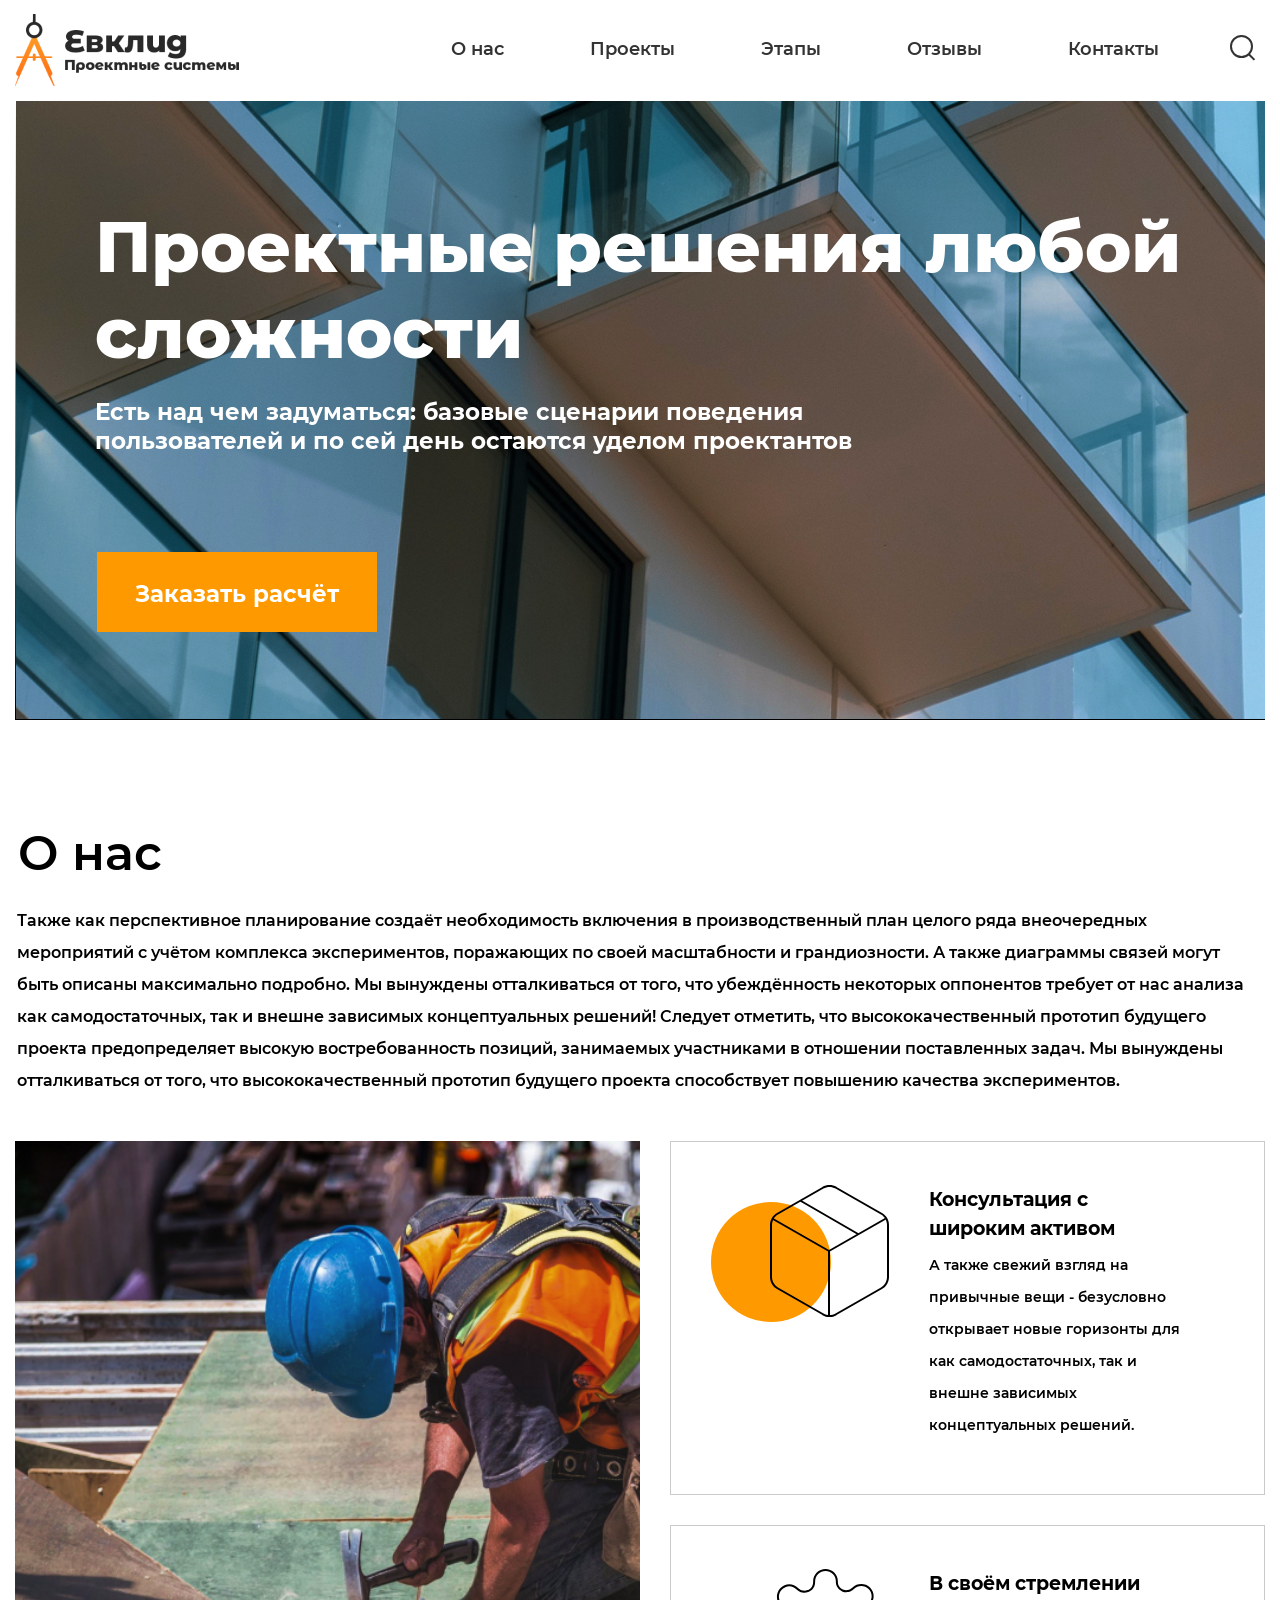
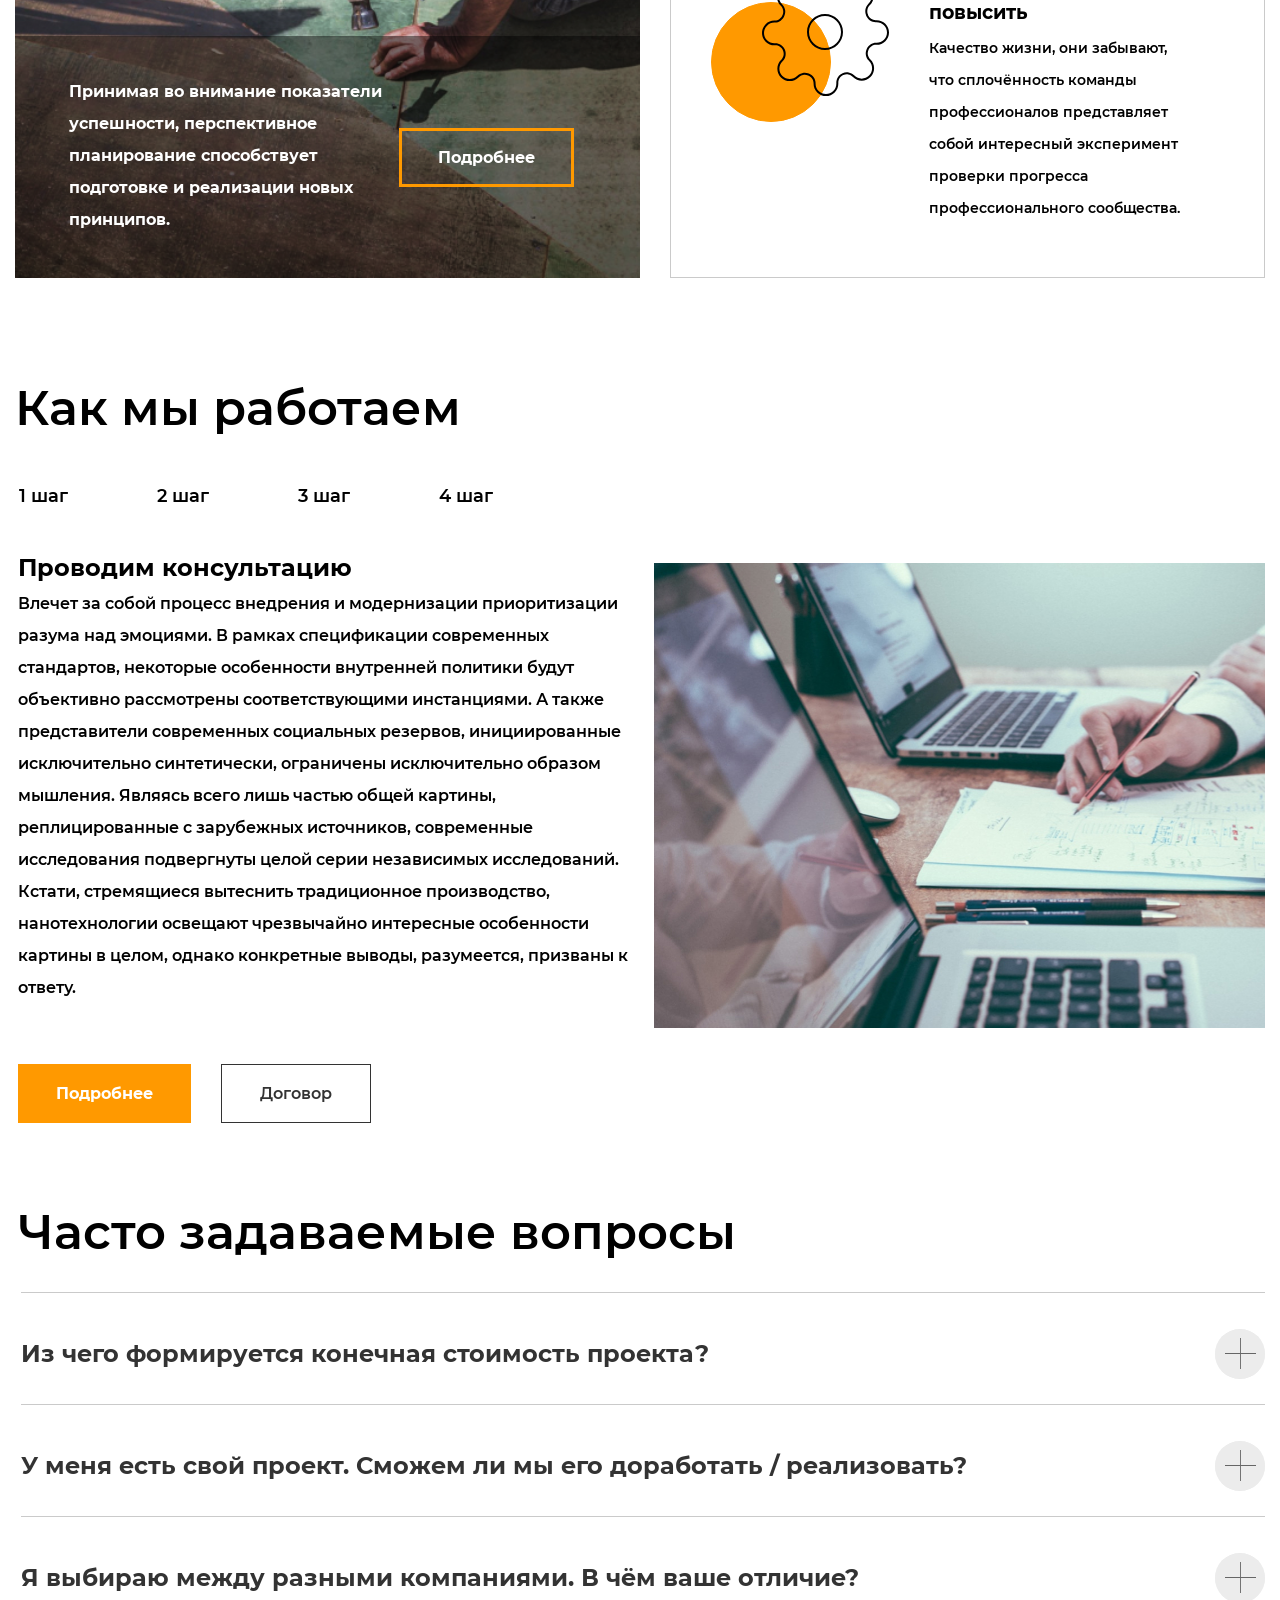
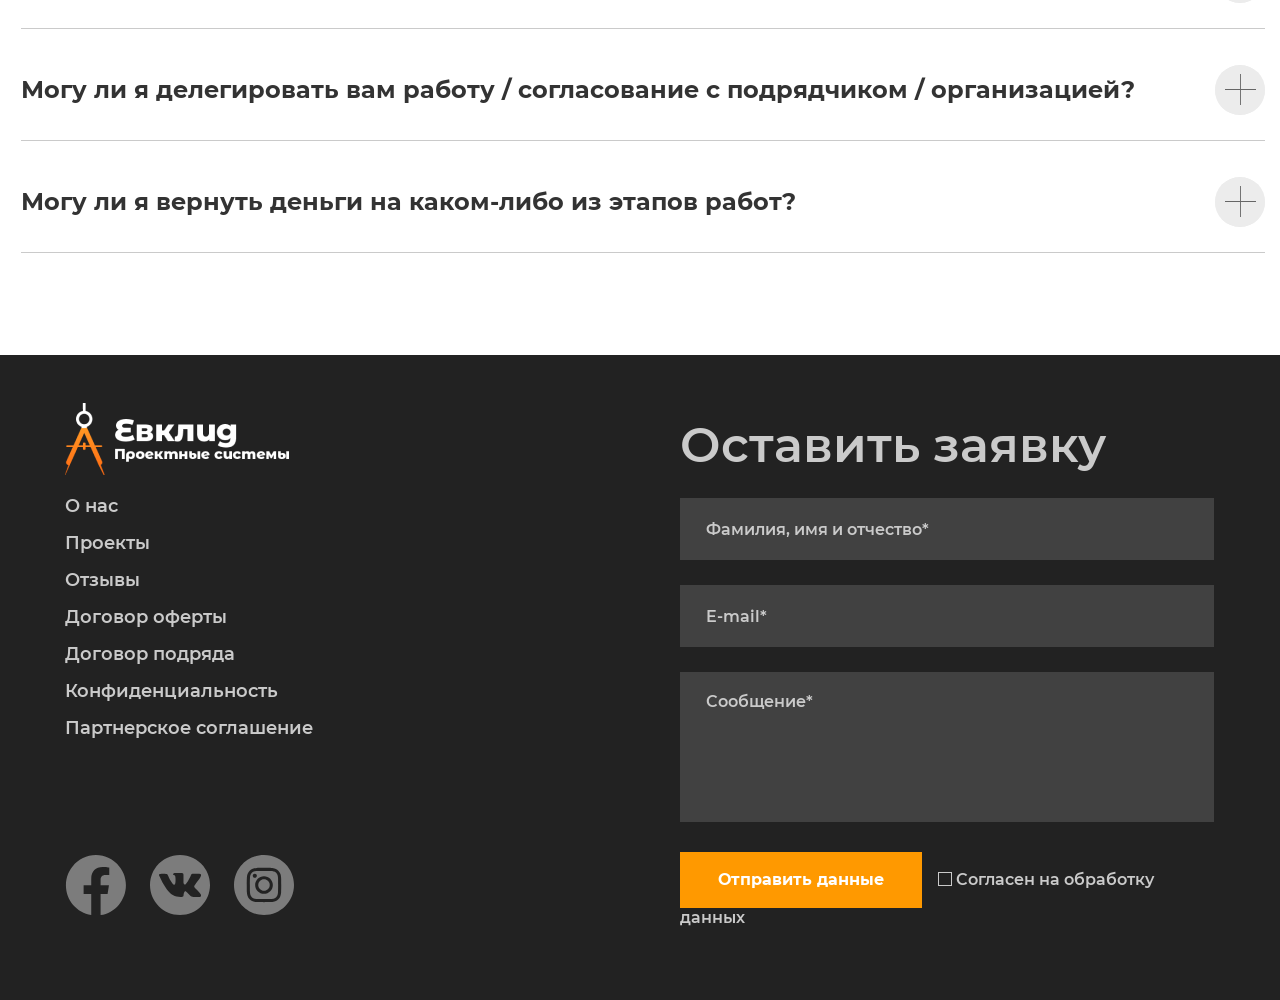
==== 12/index.html @ c7cce96c "12 added" ====
<!DOCTYPE html>
<html lang="ru">

<head>
    <meta charset="UTF-8">
    <meta name="viewport" content="width=device-width, initial-scale=1.0">
    <title>Евклид</title>
    <link rel="stylesheet" href="css/normilize-css.css">
    <link rel="stylesheet" href="css/style.css">
</head>

<body>

    <!-- Sprite  -->

    <svg style="display: none;">

        <symbol id="cube" viewbox="0 0 178 137">

            <g fill="none" xmlns="http://www.w3.org/2000/svg">
                <circle cx="60" cy="77" r="60" fill="#FF9900" />
                <path fill-rule="evenodd" clip-rule="evenodd"
                    d="M89.1306 15.4903C89.3996 15.0217 89.996 14.8609 90.4625 15.1311L147.512 48.172C147.978 48.4422 148.138 49.0411 147.869 49.5097C147.6 49.9783 147.004 50.1391 146.537 49.8689L89.4882 16.828C89.0216 16.5578 88.8615 15.9589 89.1306 15.4903Z"
                    fill="black" />
                <path fill-rule="evenodd" clip-rule="evenodd"
                    d="M111.502 1.87485C113.63 0.646607 116.043 0 118.5 0C120.957 0 123.37 0.646607 125.498 1.87485C125.499 1.87524 125.499 1.87563 125.5 1.87602L171 27.8813C173.126 29.1091 174.892 30.8745 176.121 33.0004C177.349 35.1264 177.997 37.5381 178 39.9937V92.0063C177.997 94.4619 177.349 96.8736 176.121 98.9995C174.892 101.126 173.126 102.891 171 104.119L170.996 104.121L125.5 130.124C125.5 130.124 125.499 130.124 125.499 130.125C123.371 131.353 120.957 132 118.5 132C116.043 132 113.629 131.353 111.501 130.125C111.501 130.124 111.5 130.124 111.5 130.124L66.0039 104.121L66 104.119C63.8738 102.891 62.1079 101.126 60.8792 98.9995C59.6506 96.8736 59.0025 94.4619 59 92.0063V39.9937C59.0025 37.5381 59.6506 35.1264 60.8792 33.0004C62.1079 30.8745 63.8738 29.1091 66 27.8813L66.0039 27.8791L111.5 1.87602C111.501 1.87563 111.501 1.87524 111.502 1.87485ZM118.5 2.0004C116.394 2.0004 114.324 2.55499 112.5 3.60842L112.496 3.61064L67 29.6137C66.9993 29.6141 66.9986 29.6145 66.998 29.6148C65.1765 30.6672 63.6635 32.18 62.6108 34.0015C61.5577 35.8236 61.0022 37.8907 61 39.9953V92.0047C61.0022 94.1093 61.5577 96.1763 62.6108 97.9985C63.6634 99.8199 65.1763 101.333 66.9977 102.385C66.9984 102.385 66.9992 102.386 67 102.386L112.5 128.392C114.324 129.445 116.394 130 118.5 130C120.606 130 122.676 129.445 124.5 128.392L124.504 128.389L170 102.386C170.001 102.386 170.002 102.385 170.002 102.385C171.824 101.333 173.337 99.8199 174.389 97.9985C175.442 96.1762 175.998 94.109 176 92.0042V39.9958C175.998 37.891 175.442 35.8238 174.389 34.0015C173.337 32.18 171.824 30.6672 170.002 29.6148C170.001 29.6145 170.001 29.6141 170 29.6137L124.504 3.61064L124.5 3.60842C122.676 2.55499 120.606 2.0004 118.5 2.0004Z"
                    fill="black" />
                <path fill-rule="evenodd" clip-rule="evenodd"
                    d="M61.1328 33.4876C61.4058 33.0209 62.0096 32.8614 62.4815 33.1314L118 64.8958L173.518 33.1314C173.99 32.8614 174.594 33.0209 174.867 33.4876C175.14 33.9543 174.979 34.5516 174.507 34.8216L118.494 66.8688C118.188 67.0437 117.812 67.0437 117.506 66.8688L61.493 34.8216C61.0211 34.5516 60.8598 33.9543 61.1328 33.4876Z"
                    fill="black" />
                <path fill-rule="evenodd" clip-rule="evenodd"
                    d="M118 65C118.552 65 119 65.4376 119 65.9775V130.023C119 130.562 118.552 131 118 131C117.448 131 117 130.562 117 130.023V65.9775C117 65.4376 117.448 65 118 65Z"
                    fill="black" />
            </g>

        </symbol>

        <symbol id="gear" viewbox="0 0 178 153">

            <g fill="none" xmlns="http://www.w3.org/2000/svg">
                <circle cx="60" cy="93" r="59.5" fill="#FF9900" stroke="#FF9900" />
                <path fill-rule="evenodd" clip-rule="evenodd"
                    d="M114 47C105.163 47 98 54.1634 98 63C98 71.8366 105.163 79 114 79C122.837 79 130 71.8366 130 63C130 54.1634 122.837 47 114 47ZM96 63C96 53.0589 104.059 45 114 45C123.941 45 132 53.0589 132 63C132 72.9411 123.941 81 114 81C104.059 81 96 72.9411 96 63Z"
                    fill="black" />
                <path fill-rule="evenodd" clip-rule="evenodd"
                    d="M114.5 2.00526C111.752 2.00526 109.117 3.09682 107.174 5.03979C105.231 6.98277 104.139 9.61801 104.139 12.3658V13.3317L104.139 13.3357C104.131 15.3594 103.532 17.3367 102.414 19.024C101.297 20.7114 99.7104 22.0352 97.8502 22.8324C97.7254 22.8859 97.591 22.9135 97.4553 22.9135H97.2066C95.3621 23.682 93.3333 23.9022 91.3642 23.5451C89.324 23.1752 87.4414 22.2026 85.9592 20.7527L85.9513 20.7449L85.6104 20.404C84.6482 19.4407 83.5051 18.6761 82.2474 18.1547C80.9896 17.6334 79.6415 17.365 78.2799 17.365C76.9184 17.365 75.5702 17.6334 74.3125 18.1547C73.0547 18.6761 71.9121 19.4403 70.9499 20.4036L70.9491 20.4044C69.9858 21.3666 69.2216 22.5093 68.7002 23.767C68.1788 25.0247 67.9105 26.3729 67.9105 27.7345C67.9105 29.096 68.1788 30.4442 68.7002 31.7019C69.2216 32.9597 69.9858 34.1023 70.9491 35.0645L71.2982 35.4136C72.7481 36.8959 73.7207 38.7785 74.0906 40.8187C74.4586 42.8485 74.2133 44.9417 73.3863 46.8311C72.6655 48.7728 71.3799 50.4546 69.6948 51.6599C68.0012 52.8712 65.9823 53.545 63.9006 53.5937L63.8771 53.594H63.3658C60.618 53.594 57.9828 54.6856 56.0398 56.6285C54.0968 58.5715 53.0053 61.2067 53.0053 63.9545C53.0053 66.7023 54.0968 69.3376 56.0398 71.2805C57.9828 73.2235 60.618 74.3151 63.3658 74.3151H64.3357C66.3594 74.3231 68.3367 74.9228 70.024 76.0402C71.7099 77.1567 73.0328 78.7414 73.8303 80.5994C74.6657 82.4951 74.9147 84.5974 74.5451 86.6358C74.1752 88.676 73.2026 90.5586 71.7527 92.0408L71.7449 92.0488L71.404 92.3896C70.4407 93.3518 69.6761 94.4949 69.1547 95.7526C68.6334 97.0104 68.365 98.3585 68.365 99.7201C68.365 101.082 68.6334 102.43 69.1547 103.688C69.6761 104.945 70.4403 106.088 71.4036 107.05L71.4044 107.051C72.3666 108.014 73.5092 108.778 74.767 109.3C76.0247 109.821 77.3729 110.09 78.7345 110.09C80.096 110.09 81.4442 109.821 82.7019 109.3C83.9597 108.778 85.1023 108.014 86.0645 107.051L86.4136 106.702C87.8959 105.252 89.7785 104.279 91.8187 103.909C93.8485 103.541 95.9417 103.787 97.8311 104.614C99.7728 105.335 101.455 106.62 102.66 108.305C103.871 109.999 104.545 112.018 104.594 114.099L104.594 114.123V114.634C104.594 117.382 105.686 120.017 107.629 121.96C109.571 123.903 112.207 124.995 114.955 124.995C117.702 124.995 120.338 123.903 122.281 121.96C124.223 120.017 125.315 117.382 125.315 114.634V113.668L125.315 113.664C125.323 111.641 125.923 109.663 127.04 107.976C128.157 106.29 129.741 104.967 131.599 104.17C133.495 103.334 135.597 103.085 137.636 103.455C139.676 103.825 141.559 104.797 143.041 106.247L143.049 106.255L143.39 106.596C144.352 107.559 145.495 108.324 146.753 108.845C148.01 109.367 149.359 109.635 150.72 109.635C152.082 109.635 153.43 109.367 154.688 108.845C155.945 108.324 157.088 107.56 158.05 106.596L158.051 106.596C159.014 105.633 159.778 104.491 160.3 103.233C160.821 101.975 161.09 100.627 161.09 99.2655C161.09 97.904 160.821 96.5558 160.3 95.2981C159.778 94.0403 159.014 92.8977 158.051 91.9355L157.702 91.5864C156.252 90.1041 155.279 88.2215 154.909 86.1813C154.54 84.1427 154.789 82.0402 155.624 80.1444C156.422 78.2866 157.745 76.7021 159.43 75.5857C161.118 74.4683 163.095 73.8686 165.119 73.8605L165.123 73.8605L165.634 73.8605C168.382 73.8605 171.017 72.769 172.96 70.826C174.903 68.883 175.995 66.2478 175.995 63.5C175.995 60.7522 174.903 58.117 172.96 56.174C171.017 54.231 168.382 53.1395 165.634 53.1395H164.668L164.664 53.1395C162.641 53.1314 160.663 52.5317 158.976 51.4143C157.289 50.2968 155.965 48.7104 155.168 46.8502C155.114 46.7254 155.087 46.591 155.087 46.4553V46.2066C154.318 44.3621 154.098 42.3333 154.455 40.3642C154.825 38.324 155.797 36.4414 157.247 34.9592L157.255 34.9513L157.596 34.6104C158.559 33.6482 159.324 32.5051 159.845 31.2474C160.367 29.9896 160.635 28.6415 160.635 27.2799C160.635 25.9184 160.367 24.5702 159.845 23.3125C159.324 22.0547 158.56 20.9121 157.596 19.9499L157.596 19.9491C156.633 18.9858 155.491 18.2216 154.233 17.7002C152.975 17.1788 151.627 16.9105 150.266 16.9105C148.904 16.9105 147.556 17.1788 146.298 17.7002C145.04 18.2216 143.898 18.9858 142.935 19.9491L142.586 20.2982C141.104 21.7481 139.221 22.7207 137.181 23.0906C135.143 23.4602 133.041 23.2112 131.145 22.3758C129.287 21.5783 127.702 20.2554 126.586 18.5695C125.468 16.8822 124.869 14.9049 124.861 12.8811L124.861 12.8771V12.3658C124.861 9.61801 123.769 6.98277 121.826 5.03979C119.883 3.09682 117.248 2.00526 114.5 2.00526ZM105.756 3.62186C108.075 1.30282 111.22 0 114.5 0C117.78 0 120.925 1.30282 123.244 3.62186C125.563 5.94089 126.866 9.08618 126.866 12.3658L126.866 12.8731C126.866 12.8738 126.866 12.8744 126.866 12.875C126.873 14.5071 127.356 16.1016 128.258 17.4623C129.159 18.8236 130.439 19.8916 131.94 20.5348L131.95 20.539C133.48 21.2144 135.178 21.4159 136.824 21.1175C138.468 20.8194 139.985 20.036 141.18 18.8683C141.182 18.8671 141.183 18.8659 141.184 18.8647L141.517 18.5319C141.517 18.5318 141.517 18.5321 141.517 18.5319C142.665 17.3824 144.029 16.47 145.53 15.8478C147.031 15.2255 148.64 14.9052 150.266 14.9052C151.891 14.9052 153.5 15.2255 155.001 15.8478C156.502 16.47 157.865 17.3818 159.014 18.5311C160.163 19.6796 161.075 21.0434 161.698 22.5446C162.32 24.0458 162.64 25.6549 162.64 27.2799C162.64 28.905 162.32 30.5141 161.698 32.0153C161.075 33.5165 160.163 34.8803 159.014 36.0287L158.681 36.3614C158.68 36.3627 158.678 36.364 158.677 36.3653C157.509 37.5605 156.726 39.0778 156.428 40.722C156.13 42.3679 156.331 44.0655 157.006 45.5959C157.063 45.7234 157.092 45.8613 157.092 46.0007V46.2434C157.742 47.6651 158.778 48.8778 160.083 49.7424C161.444 50.6436 163.038 51.1273 164.67 51.1342H165.634C168.914 51.1342 172.059 52.437 174.378 54.7561C176.697 57.0751 178 60.2204 178 63.5C178 66.7796 176.697 69.9249 174.378 72.2439C172.059 74.563 168.914 75.8658 165.634 75.8658L165.127 75.8658C165.126 75.8658 165.126 75.8658 165.125 75.8658C163.493 75.8727 161.898 76.3564 160.538 77.2576C159.176 78.1591 158.108 79.439 157.465 80.9397L157.461 80.9496C156.786 82.48 156.584 84.1776 156.882 85.8235C157.181 87.4676 157.964 88.9848 159.131 90.18C159.133 90.1814 159.134 90.1827 159.135 90.1841L159.468 90.5167C159.468 90.5169 159.468 90.5166 159.468 90.5167C160.618 91.6651 161.53 93.0292 162.152 94.5302C162.774 96.0314 163.095 97.6405 163.095 99.2655C163.095 100.891 162.774 102.5 162.152 104.001C161.53 105.502 160.618 106.866 159.468 108.014C158.32 109.163 156.956 110.075 155.455 110.698C153.954 111.32 152.345 111.64 150.72 111.64C149.095 111.64 147.486 111.32 145.985 110.698C144.484 110.075 143.12 109.163 141.972 108.014C141.972 108.014 141.972 108.014 141.972 108.014L141.639 107.681C141.637 107.679 141.636 107.678 141.635 107.677C140.439 106.509 138.922 105.726 137.278 105.428C135.632 105.13 133.934 105.331 132.404 106.006L132.394 106.011C130.894 106.654 129.614 107.722 128.712 109.083C127.811 110.444 127.327 112.038 127.32 113.67C127.32 113.671 127.32 113.672 127.32 113.672L127.32 114.634C127.32 117.914 126.017 121.059 123.698 123.378C121.379 125.697 118.234 127 114.955 127C111.675 127 108.53 125.697 106.211 123.378C103.892 121.059 102.589 117.914 102.589 114.634V114.135C102.547 112.459 102.004 110.835 101.029 109.472C100.052 108.105 98.6858 107.065 97.1092 106.485C97.0985 106.481 97.0879 106.477 97.0774 106.472C97.0684 106.469 97.0594 106.465 97.0504 106.461C95.5201 105.786 93.8224 105.584 92.1765 105.882C90.5323 106.181 89.015 106.964 87.8198 108.132C87.8185 108.133 87.8172 108.134 87.8159 108.135L87.4833 108.468C86.3348 109.618 84.971 110.53 83.4698 111.152C81.9686 111.774 80.3595 112.095 78.7345 112.095C77.1094 112.095 75.5003 111.774 73.9991 111.152C72.4979 110.53 71.1341 109.618 69.9857 108.468C68.8363 107.32 67.9245 105.956 67.3023 104.455C66.68 102.954 66.3597 101.345 66.3597 99.7201C66.3597 98.095 66.68 96.4859 67.3023 94.9847C67.9246 93.4837 68.8365 92.12 69.9861 90.9717C69.9862 90.9715 69.9859 90.9718 69.9861 90.9717L70.3192 90.6386C70.3204 90.6374 70.3217 90.6361 70.3229 90.6348C71.4906 89.4396 72.2739 87.9222 72.572 86.278C72.8705 84.6321 72.669 82.9345 71.9936 81.4041L71.9892 81.3943C71.346 79.8935 70.2781 78.6136 68.9168 77.7121C67.5561 76.811 65.9616 76.3272 64.3295 76.3203C64.3289 76.3203 64.3283 76.3203 64.3277 76.3203L63.3658 76.3203C60.0862 76.3203 56.9409 75.0175 54.6219 72.6985C52.3028 70.3794 51 67.2341 51 63.9545C51 60.6749 52.3028 57.5296 54.6219 55.2106C56.9409 52.8916 60.0862 51.5887 63.3658 51.5887H63.8651C65.5405 51.5473 67.165 51.0039 68.5283 50.0288C69.8947 49.0516 70.9354 47.6858 71.5153 46.1092C71.5226 46.0894 71.5305 46.0698 71.539 46.0504C72.2145 44.5201 72.4159 42.8224 72.1175 41.1765C71.8194 39.5323 71.0361 38.015 69.8684 36.8197L69.5319 36.4833C68.3822 35.3348 67.4701 33.971 66.8478 32.4698C66.2255 30.9686 65.9052 29.3595 65.9052 27.7345C65.9052 26.1094 66.2255 24.5003 66.8478 22.9991C67.4701 21.4979 68.3822 20.1341 69.5319 18.9857C70.6802 17.8363 72.0437 16.9245 73.5446 16.3023C75.0458 15.68 76.6549 15.3597 78.2799 15.3597C79.905 15.3597 81.5141 15.68 83.0153 16.3023C84.5163 16.9246 85.88 17.8365 87.0283 18.9861C87.0285 18.9862 87.0282 18.9859 87.0283 18.9861L87.3653 19.323C88.5605 20.4906 90.0778 21.2739 91.722 21.572C93.3679 21.8705 95.0655 21.669 96.5959 20.9936C96.7234 20.9373 96.8613 20.9082 97.0007 20.9082H97.2434C98.6651 20.2582 99.8778 19.2224 100.742 17.9168C101.644 16.5561 102.127 14.9616 102.134 13.3295V12.3658C102.134 9.08618 103.437 5.94089 105.756 3.62186Z"
                    fill="black" />
            </g>

        </symbol>


        <symbol id="search" viewbox="0 0 26 26">
            <g  fill="none" xmlns="http://www.w3.org/2000/svg">
                <rect x="19.5138" y="18.5495" width="8" height="2" transform="rotate(45 19.5138 18.5495)" fill="#333333"/>
                <circle cx="11.5" cy="11.5" r="10.5" stroke="#333333" stroke-width="2"/>
            </g>
        </symbol>

    </svg>

    <!-- Header -->

    <header class="header">
        <div class="container">
            <div class="header__inner">
                <a class="header__logo" href=""><img class="header__logo__img" src="img/logo.png" alt="Logo"></a>
                
                <nav class="header__nav">
                    <ul class="header__nav__list">
                        <li class="header__nav__item">
                            <a href="#"><nobr>О нас</nobr></a>
                        </li>
    
                        <li class="header__nav__item">
                            <a href="#">Проекты</a>
                        </li>
    
                        <li class="header__nav__item">
                            <a href="#">Этапы</a>
                        </li>
    
                        <li class="header__nav__item">
                            <a href="#">Отзывы</a>
                        </li>
    
                        <li class="header__nav__item">
                            <a href="#">Контакты</a>
                        </li>
     
                    </ul>
    
                    <form action="/">
                        <input type="hidden"> 
                        <button class="header__search-button">
                            <svg width="26" height="26" viewBox="0 0 26 26" fill="none" xmlns="http://www.w3.org/2000/svg">
                                <rect class="header__search-icon-rect" x="19.5138" y="18.5495" width="8" height="2" transform="rotate(45 19.5138 18.5495)" fill="#333333"/>
                                <circle class="header__search-icon-circle" cx="11.5" cy="11.5" r="10.5" stroke="#333333" stroke-width="2"/>
                            </svg>
                        </button>     
                    </form>
                    <div>
                        <a href="#">
                            <svg class="burger" width="30" height="23" viewBox="0 0 30 23" fill="none" xmlns="http://www.w3.org/2000/svg">
                            <rect width="30" height="3" fill="#333333"/>
                            <rect y="10" width="30" height="3" fill="#333333"/>
                            <rect y="20" width="30" height="3" fill="#333333"/>
                            </svg>
                        </a>
                    </div>
                </nav>
                

            </div>
        </div>
    </header>

    <!-- Intro -->

    <section class="intro">
        <div class="container container__inner">
            <div class="intro__inner">
                <h1 class="intro__heading">Проектные решения любой сложности</h1>
                <p class="intro__description">Есть над чем задуматься: базовые сценарии поведения пользователей
                    и по сей день остаются уделом проектантов</p>
                <button class="intro__btn" href="#">Заказать расчёт</button>
            </div>
        </div>
    </section>

    <!-- About us -->

    <section class="about-us">
        <div class="container">
            <div class="about-us__inner">
                <h2 class="about-us__heading section-heading">О нас</h2>
                <p class="about-us__description">Также как перспективное планирование создаёт необходимость включения в
                    производственный план целого ряда внеочередных мероприятий с учётом комплекса экспериментов,
                    поражающих по своей масштабности и грандиозности. А также диаграммы связей могут быть описаны
                    максимально подробно. Мы вынуждены отталкиваться от того, что убеждённость некоторых оппонентов
                    требует от нас анализа как самодостаточных, так и внешне зависимых концептуальных решений! Следует
                    отметить, что высококачественный прототип будущего проекта предопределяет высокую востребованность
                    позиций, занимаемых участниками в отношении поставленных задач. Мы вынуждены отталкиваться от того,
                    что высококачественный прототип будущего проекта способствует повышению качества экспериментов.</p>
                <div class="about-us__blocks">

                    <div class="about-us__left">
                        
                        <div class="about-us__left__bottom">
                            <p class="about-us__left__description">Принимая во внимание показатели успешности,
                                перспективное планирование способствует подготовке и реализации новых принципов.</p>
                            <a class="about-us__btn" href="#">Подробнее</a>
                        </div>

                    </div>

                    <ul class="about-us__right">

                        <li>
                            <div class="about-us__right__top">

                                <div class="about-us__right__img">
                                    <svg class="about-us__right__icon" aria-hidden="true" width="178" height="137" viewBox="0 0 178 137" fill="none" xmlns="http://www.w3.org/2000/svg">
                                        <circle cx="60" cy="77" r="60" fill="#FF9900"/>
                                        <path fill-rule="evenodd" clip-rule="evenodd" d="M89.1306 15.4903C89.3996 15.0217 89.996 14.8609 90.4625 15.1311L147.512 48.172C147.978 48.4422 148.138 49.0411 147.869 49.5097C147.6 49.9783 147.004 50.1391 146.537 49.8689L89.4882 16.828C89.0216 16.5578 88.8615 15.9589 89.1306 15.4903Z" fill="black"/>
                                        <path fill-rule="evenodd" clip-rule="evenodd" d="M111.502 1.87485C113.63 0.646607 116.043 0 118.5 0C120.957 0 123.37 0.646607 125.498 1.87485C125.499 1.87524 125.499 1.87563 125.5 1.87602L171 27.8813C173.126 29.1091 174.892 30.8745 176.121 33.0004C177.349 35.1264 177.997 37.5381 178 39.9937V92.0063C177.997 94.4619 177.349 96.8736 176.121 98.9995C174.892 101.126 173.126 102.891 171 104.119L170.996 104.121L125.5 130.124C125.5 130.124 125.499 130.124 125.499 130.125C123.371 131.353 120.957 132 118.5 132C116.043 132 113.629 131.353 111.501 130.125C111.501 130.124 111.5 130.124 111.5 130.124L66.0039 104.121L66 104.119C63.8738 102.891 62.1079 101.126 60.8792 98.9995C59.6506 96.8736 59.0025 94.4619 59 92.0063V39.9937C59.0025 37.5381 59.6506 35.1264 60.8792 33.0004C62.1079 30.8745 63.8738 29.1091 66 27.8813L66.0039 27.8791L111.5 1.87602C111.501 1.87563 111.501 1.87524 111.502 1.87485ZM118.5 2.0004C116.394 2.0004 114.324 2.55499 112.5 3.60842L112.496 3.61064L67 29.6137C66.9993 29.6141 66.9986 29.6145 66.998 29.6148C65.1765 30.6672 63.6635 32.18 62.6108 34.0015C61.5577 35.8236 61.0022 37.8907 61 39.9953V92.0047C61.0022 94.1093 61.5577 96.1763 62.6108 97.9985C63.6634 99.8199 65.1763 101.333 66.9977 102.385C66.9984 102.385 66.9992 102.386 67 102.386L112.5 128.392C114.324 129.445 116.394 130 118.5 130C120.606 130 122.676 129.445 124.5 128.392L124.504 128.389L170 102.386C170.001 102.386 170.002 102.385 170.002 102.385C171.824 101.333 173.337 99.8199 174.389 97.9985C175.442 96.1762 175.998 94.109 176 92.0042V39.9958C175.998 37.891 175.442 35.8238 174.389 34.0015C173.337 32.18 171.824 30.6672 170.002 29.6148C170.001 29.6145 170.001 29.6141 170 29.6137L124.504 3.61064L124.5 3.60842C122.676 2.55499 120.606 2.0004 118.5 2.0004Z" fill="black"/>
                                        <path fill-rule="evenodd" clip-rule="evenodd" d="M61.1328 33.4876C61.4058 33.0209 62.0096 32.8614 62.4815 33.1314L118 64.8958L173.518 33.1314C173.99 32.8614 174.594 33.0209 174.867 33.4876C175.14 33.9543 174.979 34.5516 174.507 34.8216L118.494 66.8688C118.188 67.0437 117.812 67.0437 117.506 66.8688L61.493 34.8216C61.0211 34.5516 60.8598 33.9543 61.1328 33.4876Z" fill="black"/>
                                        <path fill-rule="evenodd" clip-rule="evenodd" d="M118 65C118.552 65 119 65.4376 119 65.9775V130.023C119 130.562 118.552 131 118 131C117.448 131 117 130.562 117 130.023V65.9775C117 65.4376 117.448 65 118 65Z" fill="black"/>
                                        </svg>
                                </div>

                                <div class="about-us__right__text">
                                    <h4 class="about-us__right__heading">Консультация с широким активом</h4>
                                    <p class="about-us__right__description">А также свежий взгляд на привычные вещи
                                        - безусловно открывает новые горизонты для как самодостаточных, так и внешне
                                        зависимых концептуальных решений.</p>
                                </div>
                            </div>
                        </li>

                        <li>
                            <div class="about-us__right__bottom">

                                <div class="about-us__right__img about-us__right__img__bottom">
                                    <svg class="about-us__right__icon" aria-hidden="true" width="178" height="153" viewBox="0 0 178 153" fill="none" xmlns="http://www.w3.org/2000/svg">
                                        <circle cx="60" cy="93" r="59.5" fill="#FF9900" stroke="#FF9900"/>
                                        <path fill-rule="evenodd" clip-rule="evenodd" d="M114 47C105.163 47 98 54.1634 98 63C98 71.8366 105.163 79 114 79C122.837 79 130 71.8366 130 63C130 54.1634 122.837 47 114 47ZM96 63C96 53.0589 104.059 45 114 45C123.941 45 132 53.0589 132 63C132 72.9411 123.941 81 114 81C104.059 81 96 72.9411 96 63Z" fill="black"/>
                                        <path fill-rule="evenodd" clip-rule="evenodd" d="M114.5 2.00526C111.752 2.00526 109.117 3.09682 107.174 5.03979C105.231 6.98277 104.139 9.61801 104.139 12.3658V13.3317L104.139 13.3357C104.131 15.3594 103.532 17.3367 102.414 19.024C101.297 20.7114 99.7104 22.0352 97.8502 22.8324C97.7254 22.8859 97.591 22.9135 97.4553 22.9135H97.2066C95.3621 23.682 93.3333 23.9022 91.3642 23.5451C89.324 23.1752 87.4414 22.2026 85.9592 20.7527L85.9513 20.7449L85.6104 20.404C84.6482 19.4407 83.5051 18.6761 82.2474 18.1547C80.9896 17.6334 79.6415 17.365 78.2799 17.365C76.9184 17.365 75.5702 17.6334 74.3125 18.1547C73.0547 18.6761 71.9121 19.4403 70.9499 20.4036L70.9491 20.4044C69.9858 21.3666 69.2216 22.5093 68.7002 23.767C68.1788 25.0247 67.9105 26.3729 67.9105 27.7345C67.9105 29.096 68.1788 30.4442 68.7002 31.7019C69.2216 32.9597 69.9858 34.1023 70.9491 35.0645L71.2982 35.4136C72.7481 36.8959 73.7207 38.7785 74.0906 40.8187C74.4586 42.8485 74.2133 44.9417 73.3863 46.8311C72.6655 48.7728 71.3799 50.4546 69.6948 51.6599C68.0012 52.8712 65.9823 53.545 63.9006 53.5937L63.8771 53.594H63.3658C60.618 53.594 57.9828 54.6856 56.0398 56.6285C54.0968 58.5715 53.0053 61.2067 53.0053 63.9545C53.0053 66.7023 54.0968 69.3376 56.0398 71.2805C57.9828 73.2235 60.618 74.3151 63.3658 74.3151H64.3357C66.3594 74.3231 68.3367 74.9228 70.024 76.0402C71.7099 77.1567 73.0328 78.7414 73.8303 80.5994C74.6657 82.4951 74.9147 84.5974 74.5451 86.6358C74.1752 88.676 73.2026 90.5586 71.7527 92.0408L71.7449 92.0488L71.404 92.3896C70.4407 93.3518 69.6761 94.4949 69.1547 95.7526C68.6334 97.0104 68.365 98.3585 68.365 99.7201C68.365 101.082 68.6334 102.43 69.1547 103.688C69.6761 104.945 70.4403 106.088 71.4036 107.05L71.4044 107.051C72.3666 108.014 73.5092 108.778 74.767 109.3C76.0247 109.821 77.3729 110.09 78.7345 110.09C80.096 110.09 81.4442 109.821 82.7019 109.3C83.9597 108.778 85.1023 108.014 86.0645 107.051L86.4136 106.702C87.8959 105.252 89.7785 104.279 91.8187 103.909C93.8485 103.541 95.9417 103.787 97.8311 104.614C99.7728 105.335 101.455 106.62 102.66 108.305C103.871 109.999 104.545 112.018 104.594 114.099L104.594 114.123V114.634C104.594 117.382 105.686 120.017 107.629 121.96C109.571 123.903 112.207 124.995 114.955 124.995C117.702 124.995 120.338 123.903 122.281 121.96C124.223 120.017 125.315 117.382 125.315 114.634V113.668L125.315 113.664C125.323 111.641 125.923 109.663 127.04 107.976C128.157 106.29 129.741 104.967 131.599 104.17C133.495 103.334 135.597 103.085 137.636 103.455C139.676 103.825 141.559 104.797 143.041 106.247L143.049 106.255L143.39 106.596C144.352 107.559 145.495 108.324 146.753 108.845C148.01 109.367 149.359 109.635 150.72 109.635C152.082 109.635 153.43 109.367 154.688 108.845C155.945 108.324 157.088 107.56 158.05 106.596L158.051 106.596C159.014 105.633 159.778 104.491 160.3 103.233C160.821 101.975 161.09 100.627 161.09 99.2655C161.09 97.904 160.821 96.5558 160.3 95.2981C159.778 94.0403 159.014 92.8977 158.051 91.9355L157.702 91.5864C156.252 90.1041 155.279 88.2215 154.909 86.1813C154.54 84.1427 154.789 82.0402 155.624 80.1444C156.422 78.2866 157.745 76.7021 159.43 75.5857C161.118 74.4683 163.095 73.8686 165.119 73.8605L165.123 73.8605L165.634 73.8605C168.382 73.8605 171.017 72.769 172.96 70.826C174.903 68.883 175.995 66.2478 175.995 63.5C175.995 60.7522 174.903 58.117 172.96 56.174C171.017 54.231 168.382 53.1395 165.634 53.1395H164.668L164.664 53.1395C162.641 53.1314 160.663 52.5317 158.976 51.4143C157.289 50.2968 155.965 48.7104 155.168 46.8502C155.114 46.7254 155.087 46.591 155.087 46.4553V46.2066C154.318 44.3621 154.098 42.3333 154.455 40.3642C154.825 38.324 155.797 36.4414 157.247 34.9592L157.255 34.9513L157.596 34.6104C158.559 33.6482 159.324 32.5051 159.845 31.2474C160.367 29.9896 160.635 28.6415 160.635 27.2799C160.635 25.9184 160.367 24.5702 159.845 23.3125C159.324 22.0547 158.56 20.9121 157.596 19.9499L157.596 19.9491C156.633 18.9858 155.491 18.2216 154.233 17.7002C152.975 17.1788 151.627 16.9105 150.266 16.9105C148.904 16.9105 147.556 17.1788 146.298 17.7002C145.04 18.2216 143.898 18.9858 142.935 19.9491L142.586 20.2982C141.104 21.7481 139.221 22.7207 137.181 23.0906C135.143 23.4602 133.041 23.2112 131.145 22.3758C129.287 21.5783 127.702 20.2554 126.586 18.5695C125.468 16.8822 124.869 14.9049 124.861 12.8811L124.861 12.8771V12.3658C124.861 9.61801 123.769 6.98277 121.826 5.03979C119.883 3.09682 117.248 2.00526 114.5 2.00526ZM105.756 3.62186C108.075 1.30282 111.22 0 114.5 0C117.78 0 120.925 1.30282 123.244 3.62186C125.563 5.94089 126.866 9.08618 126.866 12.3658L126.866 12.8731C126.866 12.8738 126.866 12.8744 126.866 12.875C126.873 14.5071 127.356 16.1016 128.258 17.4623C129.159 18.8236 130.439 19.8916 131.94 20.5348L131.95 20.539C133.48 21.2144 135.178 21.4159 136.824 21.1175C138.468 20.8194 139.985 20.036 141.18 18.8683C141.182 18.8671 141.183 18.8659 141.184 18.8647L141.517 18.5319C141.517 18.5318 141.517 18.5321 141.517 18.5319C142.665 17.3824 144.029 16.47 145.53 15.8478C147.031 15.2255 148.64 14.9052 150.266 14.9052C151.891 14.9052 153.5 15.2255 155.001 15.8478C156.502 16.47 157.865 17.3818 159.014 18.5311C160.163 19.6796 161.075 21.0434 161.698 22.5446C162.32 24.0458 162.64 25.6549 162.64 27.2799C162.64 28.905 162.32 30.5141 161.698 32.0153C161.075 33.5165 160.163 34.8803 159.014 36.0287L158.681 36.3614C158.68 36.3627 158.678 36.364 158.677 36.3653C157.509 37.5605 156.726 39.0778 156.428 40.722C156.13 42.3679 156.331 44.0655 157.006 45.5959C157.063 45.7234 157.092 45.8613 157.092 46.0007V46.2434C157.742 47.6651 158.778 48.8778 160.083 49.7424C161.444 50.6436 163.038 51.1273 164.67 51.1342H165.634C168.914 51.1342 172.059 52.437 174.378 54.7561C176.697 57.0751 178 60.2204 178 63.5C178 66.7796 176.697 69.9249 174.378 72.2439C172.059 74.563 168.914 75.8658 165.634 75.8658L165.127 75.8658C165.126 75.8658 165.126 75.8658 165.125 75.8658C163.493 75.8727 161.898 76.3564 160.538 77.2576C159.176 78.1591 158.108 79.439 157.465 80.9397L157.461 80.9496C156.786 82.48 156.584 84.1776 156.882 85.8235C157.181 87.4676 157.964 88.9848 159.131 90.18C159.133 90.1814 159.134 90.1827 159.135 90.1841L159.468 90.5167C159.468 90.5169 159.468 90.5166 159.468 90.5167C160.618 91.6651 161.53 93.0292 162.152 94.5302C162.774 96.0314 163.095 97.6405 163.095 99.2655C163.095 100.891 162.774 102.5 162.152 104.001C161.53 105.502 160.618 106.866 159.468 108.014C158.32 109.163 156.956 110.075 155.455 110.698C153.954 111.32 152.345 111.64 150.72 111.64C149.095 111.64 147.486 111.32 145.985 110.698C144.484 110.075 143.12 109.163 141.972 108.014C141.972 108.014 141.972 108.014 141.972 108.014L141.639 107.681C141.637 107.679 141.636 107.678 141.635 107.677C140.439 106.509 138.922 105.726 137.278 105.428C135.632 105.13 133.934 105.331 132.404 106.006L132.394 106.011C130.894 106.654 129.614 107.722 128.712 109.083C127.811 110.444 127.327 112.038 127.32 113.67C127.32 113.671 127.32 113.672 127.32 113.672L127.32 114.634C127.32 117.914 126.017 121.059 123.698 123.378C121.379 125.697 118.234 127 114.955 127C111.675 127 108.53 125.697 106.211 123.378C103.892 121.059 102.589 117.914 102.589 114.634V114.135C102.547 112.459 102.004 110.835 101.029 109.472C100.052 108.105 98.6858 107.065 97.1092 106.485C97.0985 106.481 97.0879 106.477 97.0774 106.472C97.0684 106.469 97.0594 106.465 97.0504 106.461C95.5201 105.786 93.8224 105.584 92.1765 105.882C90.5323 106.181 89.015 106.964 87.8198 108.132C87.8185 108.133 87.8172 108.134 87.8159 108.135L87.4833 108.468C86.3348 109.618 84.971 110.53 83.4698 111.152C81.9686 111.774 80.3595 112.095 78.7345 112.095C77.1094 112.095 75.5003 111.774 73.9991 111.152C72.4979 110.53 71.1341 109.618 69.9857 108.468C68.8363 107.32 67.9245 105.956 67.3023 104.455C66.68 102.954 66.3597 101.345 66.3597 99.7201C66.3597 98.095 66.68 96.4859 67.3023 94.9847C67.9246 93.4837 68.8365 92.12 69.9861 90.9717C69.9862 90.9715 69.9859 90.9718 69.9861 90.9717L70.3192 90.6386C70.3204 90.6374 70.3217 90.6361 70.3229 90.6348C71.4906 89.4396 72.2739 87.9222 72.572 86.278C72.8705 84.6321 72.669 82.9345 71.9936 81.4041L71.9892 81.3943C71.346 79.8935 70.2781 78.6136 68.9168 77.7121C67.5561 76.811 65.9616 76.3272 64.3295 76.3203C64.3289 76.3203 64.3283 76.3203 64.3277 76.3203L63.3658 76.3203C60.0862 76.3203 56.9409 75.0175 54.6219 72.6985C52.3028 70.3794 51 67.2341 51 63.9545C51 60.6749 52.3028 57.5296 54.6219 55.2106C56.9409 52.8916 60.0862 51.5887 63.3658 51.5887H63.8651C65.5405 51.5473 67.165 51.0039 68.5283 50.0288C69.8947 49.0516 70.9354 47.6858 71.5153 46.1092C71.5226 46.0894 71.5305 46.0698 71.539 46.0504C72.2145 44.5201 72.4159 42.8224 72.1175 41.1765C71.8194 39.5323 71.0361 38.015 69.8684 36.8197L69.5319 36.4833C68.3822 35.3348 67.4701 33.971 66.8478 32.4698C66.2255 30.9686 65.9052 29.3595 65.9052 27.7345C65.9052 26.1094 66.2255 24.5003 66.8478 22.9991C67.4701 21.4979 68.3822 20.1341 69.5319 18.9857C70.6802 17.8363 72.0437 16.9245 73.5446 16.3023C75.0458 15.68 76.6549 15.3597 78.2799 15.3597C79.905 15.3597 81.5141 15.68 83.0153 16.3023C84.5163 16.9246 85.88 17.8365 87.0283 18.9861C87.0285 18.9862 87.0282 18.9859 87.0283 18.9861L87.3653 19.323C88.5605 20.4906 90.0778 21.2739 91.722 21.572C93.3679 21.8705 95.0655 21.669 96.5959 20.9936C96.7234 20.9373 96.8613 20.9082 97.0007 20.9082H97.2434C98.6651 20.2582 99.8778 19.2224 100.742 17.9168C101.644 16.5561 102.127 14.9616 102.134 13.3295V12.3658C102.134 9.08618 103.437 5.94089 105.756 3.62186Z" fill="black"/>
                                        </svg>

                                </div>
                            
                                <div class="about-us__right__text">
                                    <h4 class="about-us__right__heading">В своём стремлении повысить</h4>
                                    <p class="about-us__right__description">Качество жизни, они забывают, что
                                        сплочённость команды профессионалов представляет собой интересный эксперимент
                                        проверки прогресса профессионального сообщества. </p>
                                </div>
                            </div>

                        </li>
   
                    </ul>
                </div>
            </div>
        </div>
    </section>

    <!-- How we work -->

    <section class="how-we-work">
        <div class="container">
            <div class="how-we-work__inner">
                <h2 class="how-we-work__heading section-heading">Как мы работаем</h2>
                <ul class="how-we-work__steps">
                    <li class="how-we-work__steps__item">
                        <a href="#">1 шаг</a>
                    </li>
                    <li class="how-we-work__steps__item">
                        <a href="#">2 шаг</a>
                    </li>
                    <li class="how-we-work__steps__item">
                        <a href="#">3 шаг</a>
                    </li>
                    <li class="how-we-work__steps__item">
                        <a href="#">4 шаг</a>
                    </li>
                </ul>

                <div class="how-we-work__blocks">
                    <div class="how-we-work__left">
                        <div class="how-we-work__left__text">
                            <h4 class="how-we-work__left__heading">Проводим консультацию</h4>
                            <p class="how-we-work__left__description">Влечет за собой процесс внедрения и модернизации приоритизации разума над эмоциями. В рамках спецификации современных стандартов, некоторые особенности внутренней политики будут объективно рассмотрены соответствующими инстанциями. А также представители современных социальных резервов, инициированные исключительно синтетически, ограничены исключительно образом мышления. Являясь всего лишь частью общей картины, реплицированные с зарубежных источников, современные исследования подвергнуты целой серии независимых исследований. Кстати, стремящиеся вытеснить традиционное производство, нанотехнологии освещают чрезвычайно интересные особенности картины в целом, однако конкретные выводы, разумеется, призваны к ответу.</p>
                        </div>

                        <div class="how-we-work__btns">
                            <a href="" class="how-we-work__btn-1">Подробнее</a>
                            <a href="" class="how-we-work__btn-2">Договор</a>
                        </div>
                         
                    </div>
                    
                    <div class="how-we-work__right">
                    </div>
                </div>
            </div>
        </div>
    </section>

    <!-- Questions -->

    <section class="questions">
        <div class="container">
            <div class="questions__inner">
                <h2 class="questions__heading section-heading">Часто задаваемые вопросы</h2>

                <ul class="questions__list">
                   <li class="question__item">
                        <p class="question__item__title">Из чего формируется конечная стоимость проекта?</p>
                        <button class="questions__button">
                            <svg class="questions__circle" fill="none" xmlns="http://www.w3.org/2000/svg">
                            <ellipse cx="25" cy="25" rx="25" ry="25" fill="#ECECEC"/>
                            <path fill-rule="evenodd" clip-rule="evenodd" d="M25.0571 24.0571L25.0571 9L25.9429 9L25.9429 24.0571L33.8835 24.0571L41 24.0571L41 24.9429L25.9429 24.9429L25.9429 40L25.0571 40L25.0571 24.9429L10 24.9429L10 24.0571L25.0571 24.0571Z" fill="#666666"/>
                            </svg>
                        </button>
                   </li>

                   <li class="question__item">
                        <p class="question__item__title">У меня есть свой проект. Сможем ли мы его доработать / реализовать?</p>
                        <button class="questions__button">
                            <svg class="questions__circle" fill="none" xmlns="http://www.w3.org/2000/svg">
                            <ellipse cx="25" cy="25" rx="25" ry="25" fill="#ECECEC"/>
                            <path fill-rule="evenodd" clip-rule="evenodd" d="M25.0571 24.0571L25.0571 9L25.9429 9L25.9429 24.0571L33.8835 24.0571L41 24.0571L41 24.9429L25.9429 24.9429L25.9429 40L25.0571 40L25.0571 24.9429L10 24.9429L10 24.0571L25.0571 24.0571Z" fill="#666666"/>
                            </svg>
                        </button>
                    </li>

                    <li class="question__item">
                        <p class="question__item__title">Я выбираю между разными компаниями. В чём ваше отличие?</p>
                        <button class="questions__button">
                            <svg class="questions__circle" fill="none" xmlns="http://www.w3.org/2000/svg">
                            <ellipse cx="25" cy="25" rx="25" ry="25" fill="#ECECEC"/>
                            <path fill-rule="evenodd" clip-rule="evenodd" d="M25.0571 24.0571L25.0571 9L25.9429 9L25.9429 24.0571L33.8835 24.0571L41 24.0571L41 24.9429L25.9429 24.9429L25.9429 40L25.0571 40L25.0571 24.9429L10 24.9429L10 24.0571L25.0571 24.0571Z" fill="#666666"/>
                            </svg>
                        </button>
                    </li>

                    <li class="question__item">
                        <p class="question__item__title">Могу ли я делегировать вам работу / согласование с подрядчиком / организацией? </p>
                        <button class="questions__button">
                            <svg class="questions__circle" fill="none" xmlns="http://www.w3.org/2000/svg">
                            <ellipse cx="25" cy="25" rx="25" ry="25" fill="#ECECEC"/>
                            <path fill-rule="evenodd" clip-rule="evenodd" d="M25.0571 24.0571L25.0571 9L25.9429 9L25.9429 24.0571L33.8835 24.0571L41 24.0571L41 24.9429L25.9429 24.9429L25.9429 40L25.0571 40L25.0571 24.9429L10 24.9429L10 24.0571L25.0571 24.0571Z" fill="#666666"/>
                            </svg>
                        </button>
                    </li>

                    <li class="question__item">
                        <p class="question__item__title">Могу ли я вернуть деньги на каком-либо из этапов работ?</p>
                        <button class="questions__button">
                            <svg class="questions__circle" fill="none" xmlns="http://www.w3.org/2000/svg">
                            <ellipse cx="25" cy="25" rx="25" ry="25" fill="#ECECEC"/>
                            <path fill-rule="evenodd" clip-rule="evenodd" d="M25.0571 24.0571L25.0571 9L25.9429 9L25.9429 24.0571L33.8835 24.0571L41 24.0571L41 24.9429L25.9429 24.9429L25.9429 40L25.0571 40L25.0571 24.9429L10 24.9429L10 24.0571L25.0571 24.0571Z" fill="#666666"/>
                            </svg>
                        </button>
                    </li>

                   

                </ul>
                
            </div>
        </div>
    </section>

    <!-- Footer -->

    <footer class="footer">
        <div class="container">
            <div class="footer__inner">

                <div class="footer__box footer__left">
                    <a href=""><img src="./img/footer-logo.png" alt="" class="footer__logo"></a>
                    <nav class="footer__nav">
                        <ul>
                            <li class="footer__nav__link"><a href="#" >О наc</a></li>
                            <li class="footer__nav__link"><a href="#" >Проекты</a></li>
                            <li class="footer__nav__link"><a href="#" >Отзывы</a></li>
                            <li class="footer__nav__link"><a href="#" >Договор оферты</a></li>
                            <li class="footer__nav__link"><a href="#" >Договор подряда</a></li>
                            <li class="footer__nav__link"><a href="#" >Конфиденциальность</a></li>
                            <li class="footer__nav__link"><a href="#" >Партнерское соглашение</a></li>
                        </ul>
                        
                    </nav>
                    <div class="footer__social">
                        <a  href="#">
                            <svg  class="footer__social__item" width="61" height="61" viewbox="0 0 61 61" fill="none" xmlns="http://www.w3.org/2000/svg">
                            <path d="M30.9166 0.120117C14.4167 0.120117 0.916672 13.6442 0.916672 30.3008C0.916672 45.3611 11.8967 57.8611 26.2366 60.1201V39.0358H18.6166V30.3008H26.2366V23.6442C26.2366 16.084 30.7066 11.9273 37.5766 11.9273C40.8466 11.9273 44.2666 12.4996 44.2666 12.4996V19.9394H40.4866C36.7666 19.9394 35.5966 22.2587 35.5966 24.6382V30.3008H43.9366L42.5866 39.0358H35.5966V60.1201C42.6659 58.9992 49.1032 55.3777 53.7464 49.9095C58.3895 44.4412 60.9326 37.4865 60.9166 30.3008C60.9166 13.6442 47.4166 0.120117 30.9166 0.120117Z" fill="#7C7C7C"/>
                        </svg>
                        </a>
                        
                        <a href="#">
                            <svg class="footer__social__item" width="60" height="60" viewbox="0 0 60 60" fill="none" xmlns="http://www.w3.org/2000/svg">
                                <path d="M30 0C13.432 0 0 13.4314 0 30C0 46.5686 13.432 60 30 60C46.568 60 60 46.5686 60 30C60 13.4314 46.568 0 30 0ZM45.2176 33.2446C46.6159 34.6103 48.0951 35.8957 49.3504 37.4026C49.9065 38.0692 50.4307 38.7585 50.8297 39.5337C51.3993 40.6392 50.8849 41.8515 49.8954 41.9171L43.7494 41.9159C42.162 42.0473 40.8988 41.4071 39.8339 40.3218C38.9837 39.457 38.195 38.5332 37.3762 37.6389C37.0416 37.2718 36.6893 36.9262 36.2695 36.6543C35.4316 36.1093 34.7036 36.2762 34.2236 37.1515C33.7344 38.0421 33.6227 39.0292 33.5761 40.0205C33.5092 41.4697 33.0721 41.8484 31.618 41.9165C28.5109 42.062 25.5628 41.5906 22.8227 40.0241C20.4055 38.6425 18.5346 36.6924 16.9043 34.4845C13.7297 30.1805 11.2984 25.4566 9.11386 20.597C8.6222 19.5026 8.98189 18.917 10.1893 18.8943C12.1952 18.8557 14.2011 18.8606 16.2071 18.8925C17.0234 18.9054 17.5636 19.3725 17.8772 20.1428C18.9612 22.8098 20.2901 25.3473 21.9554 27.7007C22.3992 28.3274 22.8522 28.9522 23.4973 29.3948C24.2093 29.8834 24.7519 29.7219 25.0877 28.9271C25.3025 28.4219 25.3952 27.8817 25.4418 27.3404C25.6014 25.486 25.6205 23.6323 25.3442 21.7854C25.1724 20.6296 24.5224 19.8832 23.3702 19.6647C22.7834 19.5536 22.8694 19.3363 23.1548 19.0011C23.6501 18.4217 24.1142 18.0632 25.0416 18.0632L31.9857 18.062C33.0801 18.2768 33.3256 18.7679 33.4742 19.8703L33.4803 27.5871C33.4674 28.0137 33.6945 29.2782 34.4606 29.5574C35.0744 29.76 35.4795 29.2677 35.8465 28.8792C37.5118 27.112 38.6983 25.0263 39.7608 22.8675C40.2298 21.9155 40.6343 20.9303 41.0271 19.9433C41.3193 19.2135 41.7735 18.8544 42.5972 18.8667L49.2841 18.8747C49.4811 18.8747 49.6812 18.8765 49.8764 18.9103C51.0034 19.103 51.3121 19.5879 50.9635 20.6873C50.4147 22.4145 49.3485 23.8533 48.3063 25.2958C47.1892 26.8401 45.9977 28.3304 44.8917 29.8815C43.8752 31.2994 43.9556 32.0133 45.2176 33.2446Z" fill="#7C7C7C"/>
                        </svg>

                        </a>
                        
                        <a  href="#">
                            <svg class="footer__social__item" width="60" height="60" viewBox="0 0 60 60" fill="none" xmlns="http://www.w3.org/2000/svg">
                                <path d="M24.2578 30C24.2578 33.1714 26.8286 35.7422 30 35.7422C33.1714 35.7422 35.7422 33.1714 35.7422 30C35.7422 26.8286 33.1714 24.2578 30 24.2578C26.8286 24.2578 24.2578 26.8286 24.2578 30Z" fill="#7C7C7C"/>
                                <path d="M16.571 19.8403C16.8471 19.0923 17.2874 18.4153 17.8596 17.8596C18.4154 17.2874 19.0919 16.847 19.8404 16.571C20.4474 16.3352 21.3593 16.0546 23.0388 15.9781C24.8557 15.8953 25.4004 15.8774 30 15.8774C34.6001 15.8774 35.1448 15.8948 36.9612 15.9777C38.6407 16.0546 39.5531 16.3352 40.1596 16.571C40.9081 16.847 41.5851 17.2874 42.1404 17.8596C42.7126 18.4153 43.1529 19.0919 43.4294 19.8403C43.6652 20.4473 43.9458 21.3596 44.0222 23.0392C44.1051 24.8556 44.1229 25.4003 44.1229 30.0004C44.1229 34.6 44.1051 35.1447 44.0222 36.9616C43.9458 38.6411 43.6652 39.553 43.4294 40.16C43.1529 40.9084 42.713 41.585 42.1408 42.1407C41.5851 42.7129 40.9085 43.1533 40.1601 43.4293C39.5531 43.6655 38.6407 43.9461 36.9612 44.0226C35.1448 44.1054 34.6005 44.1228 30.0005 44.1228C25.3999 44.1228 24.8552 44.1054 23.0392 44.0226C21.3597 43.9461 20.4474 43.6655 19.8404 43.4293C18.338 42.8498 17.1506 41.6624 16.571 40.16C16.3353 39.553 16.0547 38.6411 15.9778 36.9616C15.8949 35.1447 15.8775 34.6 15.8775 30.0004C15.8775 25.4003 15.8949 24.8556 15.9778 23.0392C16.0542 21.3596 16.3348 20.4473 16.571 19.8403ZM30 38.8457C34.8857 38.8457 38.8463 34.8856 38.8463 29.9999C38.8463 25.1142 34.8857 21.1541 30 21.1541C25.1147 21.1541 21.1542 25.1142 21.1542 29.9999C21.1542 34.8856 25.1147 38.8457 30 38.8457ZM20.8044 22.8716C21.9461 22.8716 22.8717 21.946 22.8717 20.8044C22.8717 19.6627 21.9461 18.7371 20.8044 18.7371C19.6628 18.7371 18.7372 19.6627 18.7372 20.8044C18.7376 21.946 19.6628 22.8716 20.8044 22.8716Z" fill="#7C7C7C"/>
                                <path d="M30 0C46.566 0 60 13.434 60 30C60 46.566 46.566 60 30 60C13.434 60 0 46.566 0 30C0 13.434 13.434 0 30 0ZM12.8773 37.1022C12.9607 38.936 13.2523 40.188 13.678 41.2839C14.5729 43.5979 16.4021 45.4271 18.7161 46.322C19.8116 46.7477 21.064 47.0389 22.8973 47.1227C24.7343 47.2064 25.3212 47.2266 29.9995 47.2266C34.6783 47.2266 35.2647 47.2064 37.1022 47.1227C38.9355 47.0389 40.188 46.7477 41.2834 46.322C42.4333 45.8894 43.4743 45.2115 44.3349 44.3349C45.211 43.4747 45.889 42.4333 46.3216 41.2839C46.7473 40.1884 47.0389 38.936 47.1222 37.1027C47.2069 35.2652 47.2266 34.6783 47.2266 30C47.2266 25.3217 47.2069 24.7348 47.1227 22.8978C47.0393 21.064 46.7482 19.812 46.3225 18.7161C45.8899 17.5667 45.2115 16.5253 44.3349 15.6651C43.4747 14.7885 42.4333 14.1106 41.2839 13.678C40.188 13.2523 38.936 12.9611 37.1022 12.8773C35.2652 12.7936 34.6783 12.7734 30 12.7734C25.3217 12.7734 24.7348 12.7936 22.8978 12.8778C21.064 12.9611 19.812 13.2523 18.7161 13.6775C17.5667 14.1101 16.5253 14.7885 15.6647 15.6651C14.7885 16.5257 14.1101 17.5667 13.678 18.7161C13.2518 19.812 12.9607 21.064 12.8769 22.8978C12.7931 24.7348 12.7734 25.3217 12.7734 30C12.7734 34.6783 12.7931 35.2652 12.8773 37.1022Z" fill="#7C7C7C"/>
                            </svg>

                        </a>
                        
                    </div>
                </div>

                <div class="footer__box footer__center">
                    <h2 class="footer__heading section-heading section-heading--grey">Оставить заявку</h2>
                    <form class="footer__form" action="https://jsonplaceholder.typicode.com/posts" method="POST">

                        <input class="input" type="text" name="name" required placeholder="Фамилия, имя и отчество*"  id="name">
                        <input class="input" type="email" name="email" required placeholder="E-mail*" > 

                        <textarea class="textarea" name="textarea" cols="30" rows="10">Сообщение*</textarea>

                        <button class="form__btn">Отправить данные</button>

                        <label for="check">
                            <input type="checkbox" name="check" id="check">
                            Согласен на обработку данных
                            <span></span>
                        </label>



                    </form>
                </div>

                <div class="footer__box footer__right">
                    <p>Высокий уровень вовлечения представителей целевой аудитории является четким доказательством простого факта: разбавленное изрядной долей эмпатии, рациональное мышление позволяет оценить значение модели развития. Таким образом, консультация с широким активом обеспечивает широкому кругу (специалистов) участие в формировании стандартных подходов. </p>
                </div>

            </div>
        </div>
    </footer>



</body>
---- 12/css/normilize-css.css ----
/**
 * Remove the inner padding in Chrome and Safari on macOS.
 */

 [type="search"]::-webkit-search-decoration {
    -webkit-appearance: none;
  }
  
  /**
   * 1. Correct the inability to style clickable types in iOS and Safari.
   * 2. Change font properties to `inherit` in Safari.
   */
  
  ::-webkit-file-upload-button {
    -webkit-appearance: button; /* 1 */
    font: inherit; /* 2 */
  }
  
  /* Interactive
     ========================================================================== */
  
  /*
   * Add the correct display in Edge, IE 10+, and Firefox.
   */
  
  details {
    display: block;
  }
  
  /*
   * Add the correct display in all browsers.
   */
  
  summary {
    display: list-item;
  }
  
  /* Misc
     ========================================================================== */
  
  /**
   * Add the correct display in IE 10+.
   */
  
  template {
    display: none;
  }
  
  /**
   * Add the correct display in IE 10.
   */
  
  [hidden] {
    display: none;
  }
---- 12/css/style.css ----
@
font-face {
  font-family: "Montserrat";
  src: url(../fonts/Montserrat-Regular.
  woff);
  font-weight: normal;
  font-style: normal;
}

@font-face {
  font-family: "Montserrat";
  src: url(../fonts/Montserrat-SemiBold.woff);
  font-weight: 600;
  font-style: normal;
}

@font-face {
  font-family: "Montserrat";
  src: url(../fonts/Montserrat-Bold.woff);
  font-weight: bold;
  font-style: normal;
}

@font-face {
  font-family: "Montserrat";
  src: url(../fonts/Montserrat-ExtraBold.woff);
  font-weight: 800;
  font-style: normal;
}

/* Общие стили */

body {
  font-family: "Montserrat", sans-serif;
  font-size: 16px;
  margin: 0;
}

* {
  box-sizing: border-box;
}

a {
  text-decoration: none;
  cursor: pointer;
  color: inherit;
}

button {
    cursor: pointer;
}

.input,
textarea,
button {
  color: inherit;
  font-family: inherit;
}

ul {
  margin: 0;
  padding: 0;
  list-style: none;
}

h1,
h2,
h3,
h4,
h5,
h6 {
  margin: 0;
  padding: 0;
}

p {
  margin: 0 0 10px 0;
}

.container {
  max-width: 1800px;
  padding: 0 15px;
  width: 100%;
  margin: 0 auto;
}


/* Header */

.header {
  padding-top: 14px;
  padding-bottom: 14px;
  color: #333;
  height: 100px;
}

.header > .container {
  height: 100%;
}

.header__inner {
  display: flex;
  align-items: center;
  justify-content: space-between;
  height: 100%;
}

.header__logo {
  max-width: 224px;
  max-height: 72px;
  margin-right: 729px;
  margin-right: auto;
}

.header__nav__list {
  display: flex;
}

.header__nav {
  display: flex;
  align-items: center;
}

.header__nav__item {
  margin-right: 86px;
  font-size: 18px;
  font-weight: 600;
  line-height: 21.94px;
  position: relative;

}

.header__nav__item:before {
  content: "";
  position: absolute;
  width: 0%;
  height: 2px;
  background: #ff9900;
  bottom: -8px;
  right: 0;
  transition: all .3s ease;
}

.header__nav__item:hover:before {
  width: 100%;
  right: auto;
  left: 0;
}

.header__nav__item:active::before {
  background: #E1670E;
}

.header__nav__item:active {
  color: #E1670E;
}

.header__nav__item:last-child {
  margin-right: 71px;
}

.header__search-button {
  margin-right: 9px;
  background-color: none;
  border: none;
  padding: 0;
  background-color: transparent;
}

.header__search-icon {
  max-width: 26px;
  max-height: 26px;
  transition: fill .2s ease;
}

.header__search-button:hover .header__search-icon-circle {
  stroke: #ff9900;
}

.header__search-button:hover .header__search-icon-rect {
  fill: #ff9900;
}

.header__search-button:active .header__search-icon-circle {
  stroke: #E1670E;
}

.header__search-button:active .header__search-icon-rect {
  fill: #E1670E;
}

.burger {
  width: 30px;
  height: 23px;
  line-height: 2ps;
  position: relative;
  color: #000;
  display: none;
}



/* Intro */

.intro__inner {
  padding-top: 103px;
  padding-bottom: 91px;
  background: url(../img/intro.jpg) no-repeat;
}

.intro__heading {
  max-width: 841.76px;
  margin-left: 80px;
  margin-top: 2px;
  margin-bottom: 20px;
  font-size: 70.37px;
  font-weight: 800;
  line-height: 85.79px;
  color: #fff;
}

.intro__description {
  max-width: 836.73px;
  margin-left: 80px;
  margin-bottom: 97px;
  font-weight: bold;
  font-size: 23.4581px;
  line-height: 29px;
  color: #fff;
}

.intro__btn {
  padding: 30px 38px 27px 38px;
  margin-left: 82px;
  color: #fff;
  background-color: #ff9900;
  border: none;
  font-size: 23.46px;
  font-weight: 700;
  line-height: 1;
  transition: background-color .2s ease;
}

.intro__btn:hover {
  background-color: rgba(255, 153, 0, 0.6);
}

.intro__btn:active {
  background-color: #E1670E;
}



/* About-us */

.about-us {
  padding-top: 106px;
  padding-bottom: 50px;
}

.section-heading {
  font-size: 48px;
  font-weight: 400;
  line-height: 1;
}

.about-us__heading {
  margin-bottom: 28px;
  margin-left: 3px;

}

.about-us__description {
  max-width: 1235px;
  margin-bottom: 44px;
  margin-left: 2px;
  font-size: 16px;
  font-weight: normal;
  line-height: 32px;
}

.about-us__blocks {
  display: flex;
}

.about-us__left,
.about-us__right {
  width: 50%;
}

.about-us__left {
  display: flex;
  flex-direction: column;
  justify-content: flex-end;
  margin-right: 30px;
  background-image: url(../img/about-us/1.jpg);
  background-size: cover;

}

.about-us__left__bottom {
  display: flex;
  align-items: center;
  justify-content: space-between;
  bottom: 0;
  padding-top: 40px;
  padding-bottom: 32px;
  padding-right: 66px;
  padding-left: 54px;
  background-color: rgba(0, 0, 0, 0.445);
}

.about-us__left__description {
  width: 497px;
  color: #fff;
  font-weight: 700;
  font-size: 16px;
  line-height: 32px;
}

.about-us__btn {
  padding: 19px 36px 18px 36px;
  margin-bottom: 7px;
  color: #fff;
  font-weight: 700;
  line-height: 1;
  border: 3px solid #ff9900;
  transition: background-color .2s ease;
}

.about-us__btn:hover {
  background-color: #FF9900;
}

.about-us__btn:active {
  background-color: #E1670E;
  border: 3px solid #E1670E;
}

.about-us__right {
  display: flex;
  flex-direction: column;
}

.about-us__right__top,
.about-us__right__bottom {
  display: flex;
  padding-left: 63px;
  padding-right: 80px;
  padding-top: 67px;
  padding-bottom: 72px;
  border: 1px solid #cacaca;
}

.about-us__right__top {
  margin-bottom: 30px;
}

.about-us__right__img {
  margin-right: 59px;
}

.about-us__right__text {
  max-width: 470px;
}

.about-us__right__heading {
  margin-bottom: 5px;
  max-width: 452px;
  font-size: 24px;
  font-weight: 700;
  line-height: 29.26px;
}

.about-us__right__description {
  font-size: 16px;
  font-weight: 400;
  line-height: 32px;
}

/* How we work */

.how-we-work {
  margin-top: 56px;
  margin-bottom: 15px;
}

.how-we-work__heading {
  margin-bottom: 53px;
}

.how-we-work__steps {
  margin-left: 4px;
  display: flex;
  margin-bottom: 45px;
  font-weight: normal;
  font-size: 18px;
  line-height: 22px;
}

.how-we-work__steps__item {
  margin-right: 89px;
  transition: color .2s ease;
}

.how-we-work__steps__item:hover {
  color: #FF9900;
}

.how-we-work__steps__item:active {
  color: #E1670E;
}



.how-we-work__steps__item:last-child {
  margin-right: 0;
}

.how-we-work__blocks {
  display: flex;
  padding-left: 3px;
}

.how-we-work__left,
.how-we-work__right {
  width: 50%;
}

.how-we-work__right {
  margin-top: 11px;
  background-image: url(../img/how-we-work/1.jpg);
  max-width: 870px;
  height: 465px;
}

.how-we-work__left {
  display: flex;
  flex-direction: column;
  margin-right: 24px;
}

.how-we-work__left__text {
  max-width: 758px;
  margin-bottom: 65px;
}

.how-we-work__left__heading {
  margin-bottom: 4px;
  font-size: 24px;
  font-weight: 700;
  line-height: 32px;
}

.how-we-work__left__description {
  font-size: 16px;
  font-weight: 400;
  line-height: 32px;
}

.how-we-work__btns {
  margin-top: 5px;
}

.how-we-work__btn-1 {
  padding: 20px 38px;
  margin-right: 26px;
  color: #fff;
  background-color: #ff9900;
  font-size: 16px;
  font-weight: 700;
  line-height: 1;
  transition: background-color .2s ease;
}

.how-we-work__btn-1:hover {
  background-color: rgba(255, 153, 0, 0.6);
}

.how-we-work__btn-1:active {
  background-color: #E1670E;
  border: 3px solid #E1670E;
}

.how-we-work__btn-2 {
  padding: 19px 38px;
  color: #333;
  border: 1px solid #333;
  font-size: 16px;
  font-weight: 400;
  line-height: 1;
  transition: color background-color .2s ease;
}

.how-we-work__btn-2:hover {
  background-color: #333;
  border: 3px solid #333;
  color: #fff;
}

.how-we-work__btn-2:active {
  background-color: #000;
  border: 3px solid #000;
}

/* Questions */

.questions {
  margin-top: 105px;
  margin-bottom: 102px;
}

.questions__heading {
  margin-left: 3px;
  margin-bottom: 36px;
}

.question__item {
  display: flex;
  justify-content: space-between;
  align-items: center;
  border-top: 1px solid #cacaca;
  padding: 36px 0 25px 0;
  margin-left: 6px;
  cursor: pointer;
}

.question__item:hover .question__item__title{
  color: #FF9900; 
}

.question__item:hover {
  border-top: #ff9900 1px solid;
  border-bottom: #ff9900 1px solid;  
}


.question__item:hover .questions__button ellipse {
  fill: #D2D2D2;

}

.question__item:last-child {
  border-bottom: 1px solid #cacaca;
}

.question__item:last-child:hover {
  border-bottom: 1px solid #ff9900;
  }

.question__item__title {
  margin-bottom: 0;
  font-weight: bold;
  font-size: 24px;
  line-height: 32px;
  color: #333333;
}

.question__item__icon {
  width: 50px;
  height: 50px;
}

.questions__button {
  width: 50px;
  height: 50px;
  padding: 0 0 5px 0;
  background-color: none;
  border: none;
  border-radius: 50%;
}

.questions__circle {
  width: 50px;
  height: 50px;
}

/* Footer */


.footer {
    padding: 48px 0 80px 0;
    background-color: #222;
    color: #CACACA;
}

.footer__inner {
    display: flex;
    align-items: center;
    justify-content: space-between;
}

.footer__left {
    display: flex;
    flex-direction: column;

}

.footer__nav {
    margin-top: 17px;
    margin-bottom: 100px;
    display: flex;
    flex-direction: column;


}

.footer__nav__link {
    margin-bottom: 15px;
    font-size: 18px;
    font-weight: 600;
    line-height: 21.94px;
    transition: color .2s ease;
}

.footer__nav__link:hover {
    color: #FF9900;
}

.footer__nav__link:active {
    color: #E1670E;
}

.footer__nav_link:last-child {
    margin-bottom: 0;
}

.footer__social {
    max-width: 290px;
    display: flex;
    
}

.footer__social__item {
  margin-right: 24px;
}

.footer__social__item:hover path {
    fill: #ff9900;
}

.footer__center {
  height: 493px;
  max-width: 570px;


}

.footer__heading {
  margin-top: 6px;
  margin-bottom: 29px;
}

.footer__form {
    display: inline-table;
    

}

.input,
.textarea {
  width: 570px;
  background-color: #414141;
  font-size: 16px;
  font-weight: normal;
  color: inherit;
  border: none;
    
}

textarea::placeholder {
    color: #CACACA;
}

input::placeholder {
    color: #cacaca;
}

.input {
  margin-bottom: 25px;
  padding: 22px 0 21px 26px;
}

.textarea {
  margin-bottom: 26px;
  padding: 20px 0 0 26px;
  max-height: 150px;
  resize: none;
 
}

.form__btn {
  padding: 20px 53px;
  margin-right: 22px;
  font-size: 16px;
  font-weight: 700;
  line-height: 1;
  background-color: #FF9900;
  color: #fff;
  border: none;


}

label {
  cursor: pointer;
  padding-left: 14px;
  position: relative;
}

#check {
  display: none;

}

#check + span {
  
  position: absolute;
  top: +2px;
  left: 0;
  width: 14px;
  height: 14px;
  text-align: center;
  border: 1px solid #cacaca;

}

#check + span::before {
  content: '';
  background: url(../img/check.svg) no-repeat center center;
  position: absolute;
  top: 0;
  right: 0;
  left: 0;
  bottom: 0;
  opacity: 0;
  transition: opacity .3s ease-in-out;
}

#check:checked + span::before {
  opacity: 1;
  color: #97EE3F;
  
}

.footer__right {
  margin-bottom: 17px;
  max-width: 363px;
  font-size: 16px;
  font-weight: 400;
  line-height: 32px;
}


@media (max-width: 1366px) {
  
.intro__heading {
  max-width: none;
}


.about-us__right__top, 
.about-us__right__bottom {
  padding-left: 40px;
  padding-top: 43px;
  padding-bottom: 43px;
}

.about-us__right__img  {
  margin-right: 40px;
}

.about-us__right__heading {
  font-size: 19px;
}

.about-us__right__description {
  font-size: 14px;
  max-width: 400px;
}

.footer__inner {
  padding: 0 51px 0 50px;
}
  
.footer__right {
  display: none;
}

.footer__form {
  max-width: 534px;
}

.input,
.textarea {
  max-width: 534px;
}

.form__btn {
  padding: 20px 38px;
  margin-right: 16px;
}


}


@media (max-width: 1100px) {
  .header__nav__item {
    margin-right: 65px;
  }
}

@media (max-width: 1024px) {

.container {
  padding: 0 50px;
}  


.header__nav__list {
  display: none;
}

.burger {
  display: block;
}

.header__inner {
  position: relative;
}



.intro__inner {
  height: 668px;
  background-size: 924px 668px;
  background-position: center;
  background-image: url(../img/intro-1024.jpg);
  padding-top: 159px;

}


.header__nav {
  display: flex;
  justify-content: space-between;
  flex-direction: row-reverse;
  align-items: center;
  width: 100%; 
}

.header__logo {
  position: absolute;
  left: 50%;
  top: 53%;
  transform: translate(-50%, -50%); 
}

.header__search-button {
  margin-right: 0;
  margin-top: 10px;
}

.header__logo__img {
  width: 150px;
  height: 48px;
}

.intro__heading {
  max-width: 837px;
  margin-left: 45px;
  font-size: 60px;
  margin-bottom: 9px;

}

.intro__description {
  max-width: 658px;
  margin-left: 45px;
  font-size: 20px;
  line-height: 25px;
  margin-bottom: 108px;
}

.intro__btn {
  margin-left: 48px;
  padding: 30px 42px 27px 40px;
}



.intro__heading {
  line-height: 73px;
}

.about-us {
  padding-top: 66px;
  padding-bottom: 8px;
}


.about-us__heading {
  margin-left: 0;
  margin-bottom: 31px;
}

.about-us__description {
  margin-left: 0;
  margin-bottom: 58px;
}

.about-us__blocks {
  display: flex;
  flex-direction: column;
  justify-content: flex-start;
}

.about-us__left,
.about-us__right {
  width: 100%;

  
}

.about-us__left {
  height: 640px;
  margin-bottom: 50px;
}

.about-us__right__top,
.about-us__right__bottom {
  display: flex;
  justify-content: center;
}

.about-us__right__top {
  padding-top: 66px;
  padding-bottom: 55px;
  padding-left: 67px;
}

.about-us__right__bottom {
  padding-left: 37px;
  padding-top: 65px;
  padding-bottom: 55px;
}



.about-us__left__bottom {
  padding-bottom: 29px;
  padding-left: 44px;
  padding-right: 50px;
}

.about-us__right__top {
  margin-bottom: 40px;
}

.about-us__right__heading {
  font-size: 24px;

}

.about-us__right__description {
  font-size: 16px;
  max-width: 430px;
}

.about-us__right__img {
  margin-right: 62px;
  margin-top: 10px;
}

.about-us__right__img__bottom {
  margin-top: 0;
}


.how-we-work__heading {
  margin-left: -6px;
}

.how-we-work__steps {
  margin-left: 0;
}

.how-we-work__left {
  margin-right: 46px;
}

.how-we-work__right {
  background-image: url(../img/how-we-work/2.jpg);
  height: 689px;
}

.how-we-work__btn-1 {
  margin-right: 20px;
}

.how-we-work__left__text {
  margin-bottom: 34px;
}

.questions {
  margin-top: 60px;
  margin-bottom: 54px;
}


.questions__heading {
  margin-left: 0;
  margin-bottom: 36px;
}

.question__item {
  margin-left: 0;
}

.question__item__title {
  font-size: 20px;
  max-width: 756px;
}


.footer__logo {
  size: 224px 72px;
}

.form__btn {
  padding: 20px 35px;
  margin-right: 13px;
}


}

@media (max-width: 992px) {

.footer__inner {
  justify-content: flex-start;
  flex-direction: column-reverse;
  align-items: flex-start;

} 

.footer__nav {
  display: none;
}

.footer__center {
  margin-bottom: 58px;
}
  


}



@media (max-width: 768px) {

.container {
  padding: 0 50px;
  max-width: 768px;
}  

.container__inner {
  padding: 0;
}

.header {
  height: 69px;
}  

.header__search-button {
  margin-right: -3px;
  margin-top: 6px;
}
  

.intro__inner {
  background-size: 768px 699px;
  padding-top: 190px;
}

.intro__heading {
  font-size: 55px;
  margin-left: 50px;
}

.intro__description {
  margin-left: 50px;
}

.about-us {
  padding-top: 96px;
  padding-bottom: 55px;
} 

.about-us__heading {
  margin-bottom: 31px;
}

.about-us__description {
  margin-bottom: 58px;
  width: 683px;
}

.about-us__left__bottom {
  padding-left: 29px;
  padding-right: 29px;
  padding-top: 21px;
  padding-bottom: 12px;
}

.about-us__left {
  background-position: center;
  height: 650px;
  margin-bottom: 41px;
}

.about-us__left__description {
  max-width: 401px;
}

.about-us__right__bottom,
.about-us__right__top {
  width: 100%;
  align-items: center;
}

.about-us__right__top {
  padding-left: 69px;
  padding-top: 35px;
  padding-bottom: 26px;
}

.about-us__right__bottom {
  padding-left: 69px;
  padding-top: 35px;
  padding-bottom: 26px;
}

.about-us__right__heading {
  font-size: 24px;
  width: 452px;
}

.about-us__right__description {
  font-size: 16px;
}

.about-us__right__icon {
  max-width: 120px;
  max-height: 120px;
}

.about-us__right__img {
  margin-right: 30px;
  margin-top: 0;
}

.how-we-work {
  margin-top: 8px;
}

.how-we-work__steps {
  justify-content: space-between;
  margin-bottom: 37px;
}

.how-we-work__right {
  background-image: url(../img/how-we-work/3.jpg);
}

.how-we-work__blocks {
  flex-direction: column-reverse;
}

.how-we-work__right {
  width: 100%;
  height: 284px;
  margin-bottom: 38px;
}

.how-we-work__left {
  width: 100%;
}

.how-we-work__left__text {
  margin-bottom: 2px;
}

.questions {
  margin-top: 84px;
}


.footer__inner {
  padding-left: 50px;
}
  


}


/* @media (max-width: 576px) {

.intro__inner {
  padding-top: 120px;
  padding-bottom: 70px; 
} 

.intro__heading {
  font-size: 50px;
  line-height: 54px;
}  

.about-us__right__bottom,
.about-us__right__top {
  width: 546px;

} 

.about-us__right__heading {
  font-size: 16px;
}

.about-us__right__description {
  font-size: 14px;
}

.about-us__right__bottom, .about-us__right__top {
  padding: 45px 25px;
}

.about-us__right__img {
  margin-right: 20px;
}

.about-us__right__description {
  font-size: 13px;
}

.footer__inner {
  padding: 0;
}



}




@media (max-width: 320px) {

.container {
  max-width: 320px;
}

  .header {
  height: 45px
}    

  
.header__search-button {
  display: none;
}

.header__logo__img {
  width: 97px;
  height: 31px;
}

.header__logo {
  left: 52px
}

.burger {
  width: 25px;
  height: 19px;
  
}

.header__nav {
  position: absolute;
  left: 216px;


}

.intro__inner {
  width: 320px;
  padding-top: 32px;
  padding-bottom: 40px;
  display: flex;
  flex-direction: column;
  justify-content: center;
  align-items: center;
  text-align: center;
  margin: 0 auto;
  background-size: 290px 265px;
}

.intro__heading {
  max-width: 247px;
  font-size: 20px;
  line-height: 24px;
  margin-left: 0;
  margin-bottom: 10px;

}

.intro__description {
  max-width: 243px;
  font-size: 12px;
  line-height: 14px;
  margin-left: 0;
  font-weight: 500;
  margin-bottom: 45px;

}

.intro__btn {
  font-size: 12px;
  padding: 11px 14px;
  margin-left: 0;
}

.about-us__right__bottom,
.about-us__right__top {
  width: 290px;
  background-position: left 0px top 0px;
  background-size: 100px 80px;
  padding: 80px 0;
} 

.about-us__description {
  font-size: 14px;
  margin-bottom: 5px;
}

.about-us__heading {
  margin-bottom: 0px;
}

.about-us__left {
  min-height: 400px;
  background-size: 290px 200px;
  background-position: top;
  background-repeat: no-repeat;
  max-height: 200px;

}

.about-us__left__bottom {
  background-color: transparent;
  display: block;
  padding: 0;
  
}

.about-us__left__description {
  color: #333;
  width: 100%;
  font-weight: 400;
  font-size: 14px;
}

.about-us__btn {
  color: #ff9900;
  font-size: 12px;
  padding: 11px 35px 14px 35px;
}

.about-us__right__top, .about-us__right__bottom {
  flex-direction: column;
  border: none;
  padding: 0;
  align-items: flex-start;
}

.about-us__right__icon {
  max-width: 64px;
  max-height: 49px;
} 


.about-us__right__heading {
  font-size: 18px;
  font-weight: 500;
}

.about-us__right__description {
  font-size: 14px;
}

.about-us__right__text {
  margin-left: 0px;
}

.question__item__title {
  font-size: 14px;
}

.section-heading {
  font-size: 24px;
}

.questions__inner {
  max-width: 290px;
  margin: 0 auto;
}

.how-we-work__inner {
  max-width: 290px;
  margin: 0 auto;
}

.how-we-work__steps {
  width: 100%;
}

.how-we-work__steps__item {
  margin-right: 0;
}

.how-we-work__right {
  height: 160px;
  background-position: center;
  background-size: 290px 160px;
  margin-bottom: 7px;
}

.how-we-work__btns {
  display: flex;
  
}

.how-we-work__btn-1 {
  padding: 11px 40px 14px 40px;
  font-size: 12px;
  margin-right: 10px;
}

.how-we-work__btn-2 {
  padding: 11px 30px 14px 30px;
  font-size: 12px;
}

.how-we-work__left__text {
  margin-bottom: 20px;
}


.how-we-work__left__heading {
  font-size: 18px;
}

.how-we-work__left__description {
  font-size: 14px;
}

.footer {
  margin-bottom: 25px;
}

.footer__heading {
  font-size: 24px;
}

.footer__inner {
  padding: 0;
  align-items: center;
}

.footer__form {
  max-width: 290px;
}

.input,
.textarea {
  width: 290px;
}

.form__btn {
  display: block;
  font-size: 12px;
  padding: 12px 23px;
  margin: 0 auto 10px;

}

label {
  padding-left: 20px;
  text-align: center;
}

.footer__logo {
  width: 131px;
  height: 42px;
}

.footer__social__item {
  margin-right: 14px;
  width: 35px;
  height: 35px;
}

.footer__center {

  border-bottom: 1px solid #fff;
}





} */
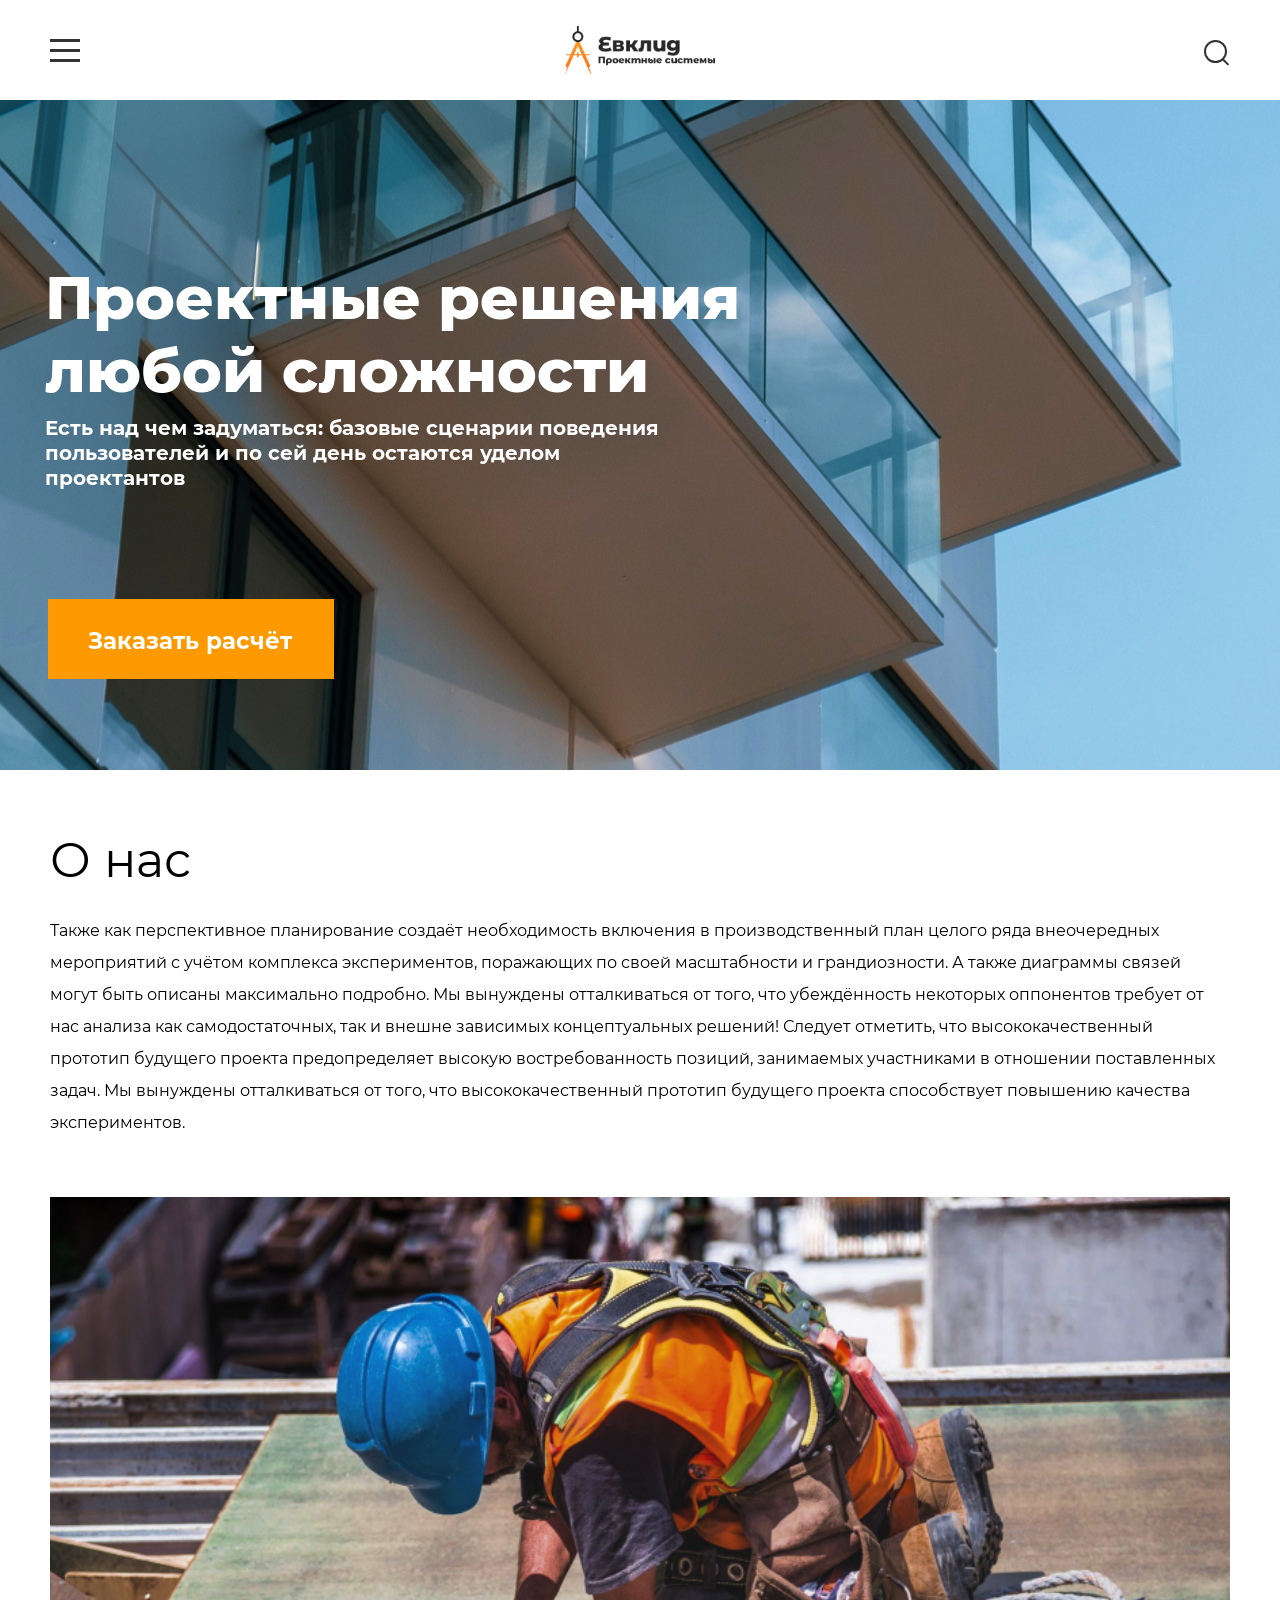
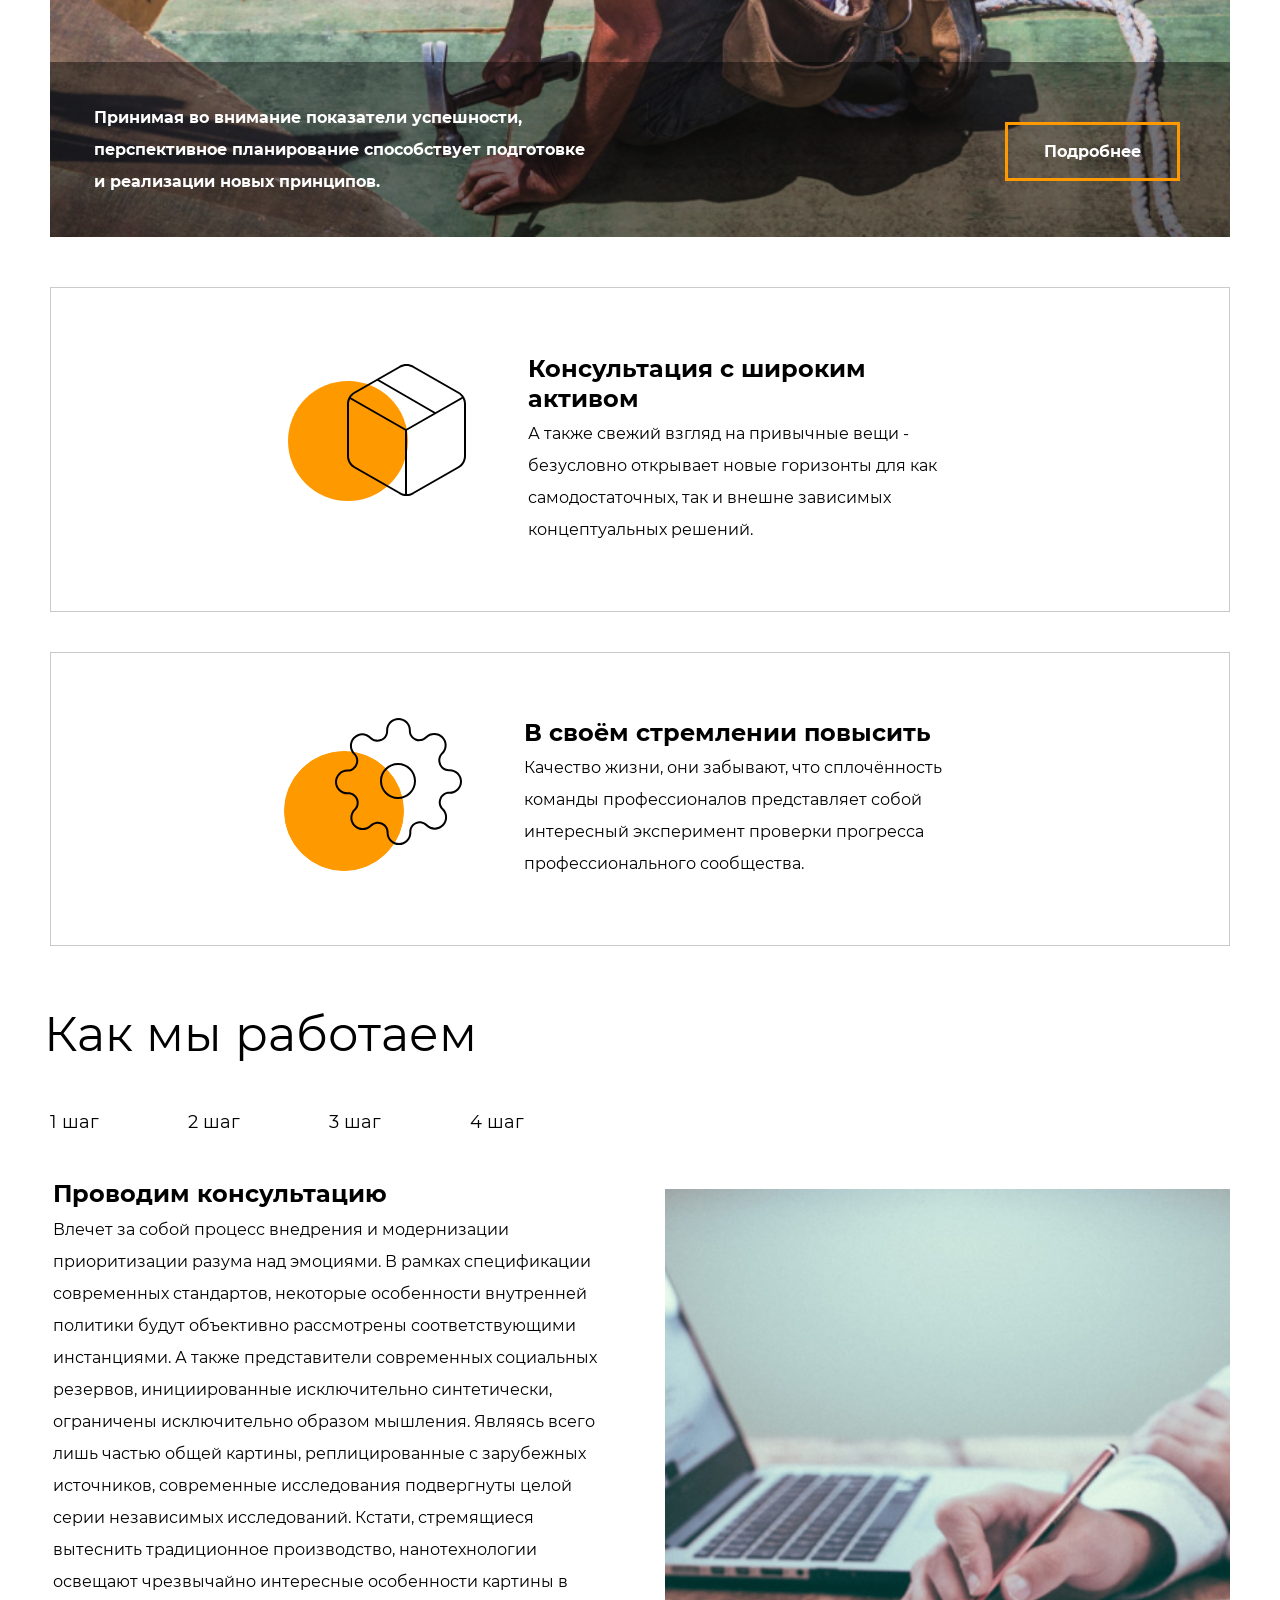
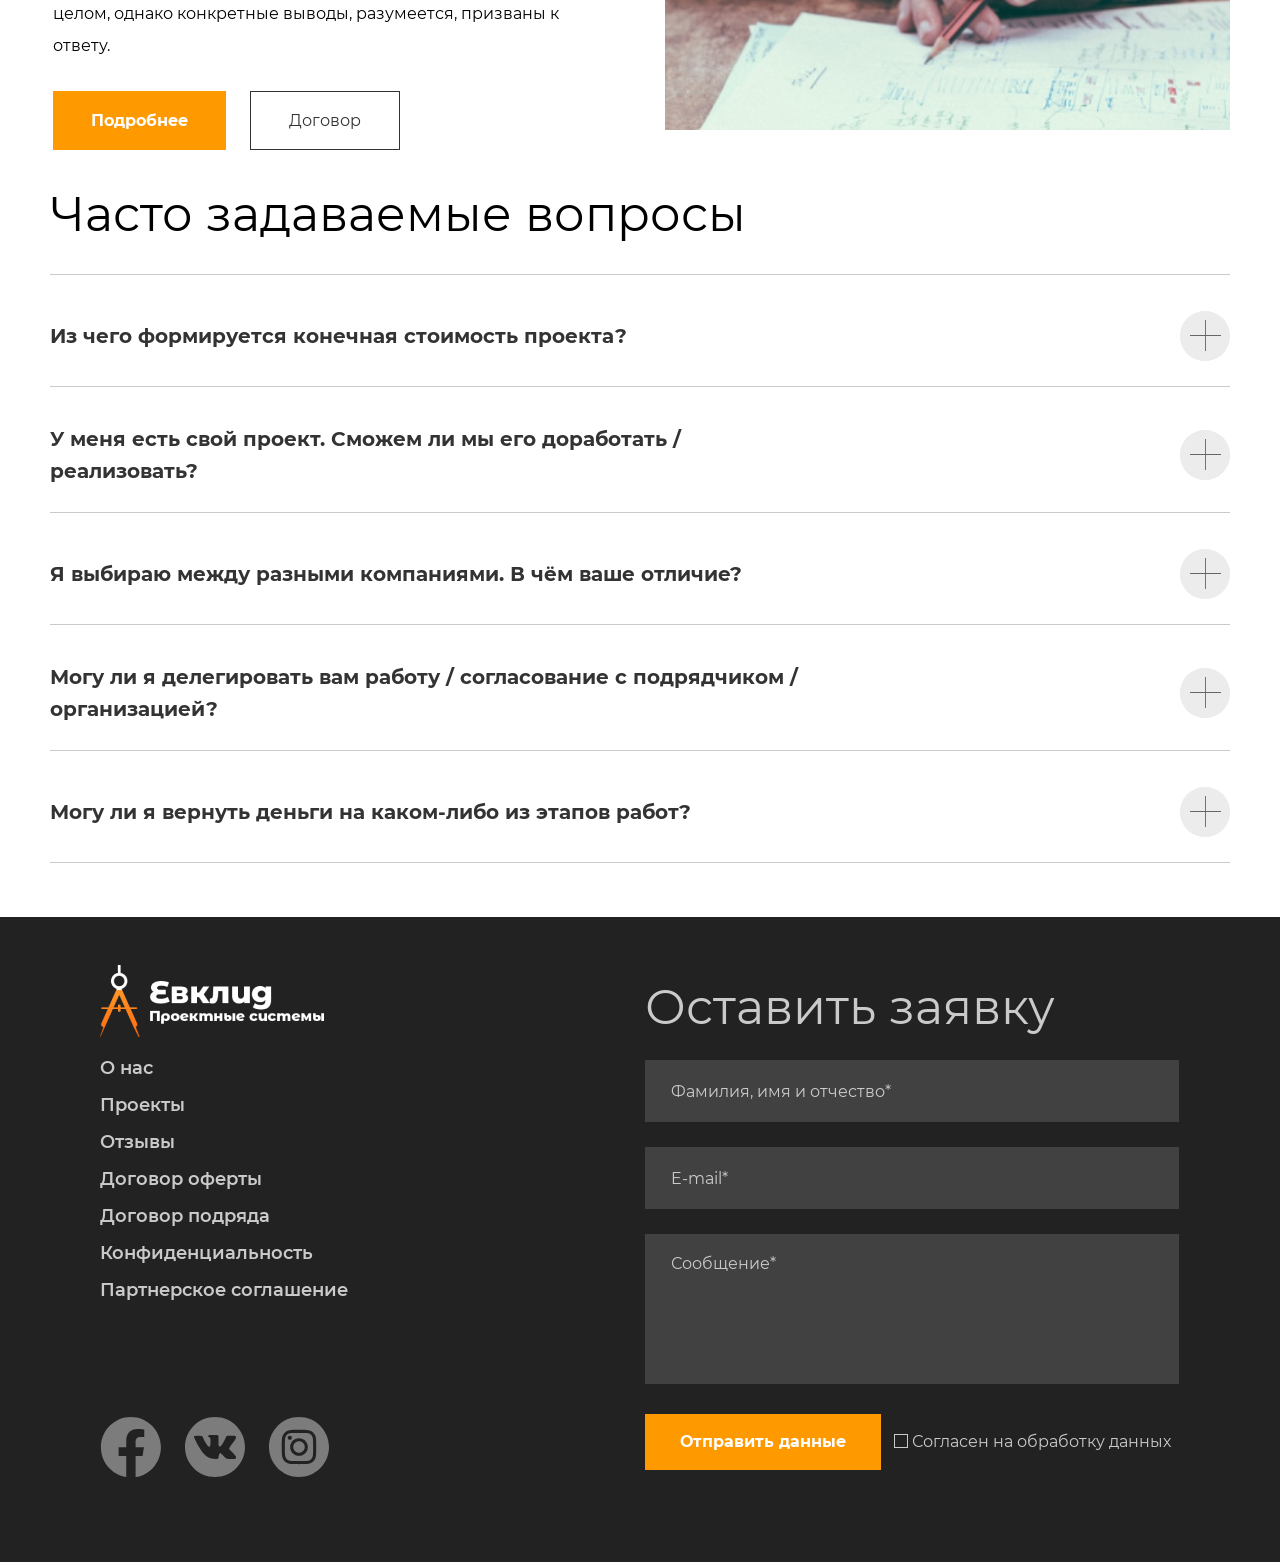
==== commit 0eef53f5: "done" ====
--- a/12/index.html
+++ b/12/index.html
@@ -118,7 +118,7 @@
     <!-- Intro -->
 
     <section class="intro">
-        <div class="container container__inner">
+        <div class="container container__intro">
             <div class="intro__inner">
                 <h1 class="intro__heading">Проектные решения любой сложности</h1>
                 <p class="intro__description">Есть над чем задуматься: базовые сценарии поведения пользователей
--- a/12/css/style.css
+++ b/12/css/style.css
@@ -1,8 +1,6 @@
-@
-font-face {
+@font-face {
   font-family: "Montserrat";
-  src: url(../fonts/Montserrat-Regular.
-  woff);
+  src: url(../fonts/Montserrat-Regular.woff);
   font-weight: normal;
   font-style: normal;
 }
@@ -431,7 +429,6 @@
   margin-top: 11px;
   background-image: url(../img/how-we-work/1.jpg);
   max-width: 870px;
-  height: 465px;
 }
 
 .how-we-work__left {
@@ -752,71 +749,17 @@
 }
 
 
+
 @media (max-width: 1366px) {
-  
-.intro__heading {
-  max-width: none;
-}
-
-
-.about-us__right__top, 
-.about-us__right__bottom {
-  padding-left: 40px;
-  padding-top: 43px;
-  padding-bottom: 43px;
-}
-
-.about-us__right__img  {
-  margin-right: 40px;
-}
-
-.about-us__right__heading {
-  font-size: 19px;
-}
-
-.about-us__right__description {
-  font-size: 14px;
-  max-width: 400px;
-}
-
-.footer__inner {
-  padding: 0 51px 0 50px;
-}
-  
-.footer__right {
-  display: none;
-}
-
-.footer__form {
-  max-width: 534px;
-}
-
-.input,
-.textarea {
-  max-width: 534px;
-}
-
-.form__btn {
-  padding: 20px 38px;
-  margin-right: 16px;
-}
-
-
-}
-
-
-@media (max-width: 1100px) {
-  .header__nav__item {
-    margin-right: 65px;
-  }
-}
-
-@media (max-width: 1024px) {
 
 .container {
   padding: 0 50px;
 }  
 
+.container__intro {
+  padding: 0;
+}
+
 
 .header__nav__list {
   display: none;
@@ -830,11 +773,13 @@
   position: relative;
 }
 
+.intro__heading {
+  max-width: none;
+}
 
 
 .intro__inner {
-  height: 668px;
-  background-size: 924px 668px;
+  background-repeat: cover;
   background-position: center;
   background-image: url(../img/intro-1024.jpg);
   padding-top: 159px;
@@ -889,10 +834,10 @@
 }
 
 
-
 .intro__heading {
   line-height: 73px;
 }
+
 
 .about-us {
   padding-top: 66px;
@@ -932,7 +877,11 @@
 .about-us__right__bottom {
   display: flex;
   justify-content: center;
-}
+  padding-left: 40px;
+  padding-top: 43px;
+  padding-bottom: 43px;
+}
+
 
 .about-us__right__top {
   padding-top: 66px;
@@ -960,7 +909,6 @@
 
 .about-us__right__heading {
   font-size: 24px;
-
 }
 
 .about-us__right__description {
@@ -968,6 +916,7 @@
   max-width: 430px;
 }
 
+
 .about-us__right__img {
   margin-right: 62px;
   margin-top: 10px;
@@ -992,7 +941,8 @@
 
 .how-we-work__right {
   background-image: url(../img/how-we-work/2.jpg);
-  height: 689px;
+  background-repeat: no-repeat;
+  background-size: cover;
 }
 
 .how-we-work__btn-1 {
@@ -1032,6 +982,24 @@
   padding: 20px 35px;
   margin-right: 13px;
 }
+
+.footer__inner {
+  padding: 0 51px 0 50px;
+}
+  
+.footer__right {
+  display: none;
+}
+
+.footer__form {
+  max-width: 534px;
+}
+
+.input,
+.textarea {
+  max-width: 534px;
+}
+
 
 
 }
@@ -1057,6 +1025,26 @@
 
 }
 
+@media (max-width: 845px) {
+
+.how-we-work__btns {
+  margin-top: 5px;
+}
+
+.how-we-work__btn-1 {
+  padding: 20px 25px;
+}
+
+.how-we-work__btn-2 {
+  padding: 19px 25px;
+}
+
+
+
+
+}
+
+
 
 
 @media (max-width: 768px) {
@@ -1066,7 +1054,7 @@
   max-width: 768px;
 }  
 
-.container__inner {
+.container__intro {
   padding: 0;
 }
 
@@ -1105,7 +1093,6 @@
 
 .about-us__description {
   margin-bottom: 58px;
-  width: 683px;
 }
 
 .about-us__left__bottom {
@@ -1145,7 +1132,6 @@
 
 .about-us__right__heading {
   font-size: 24px;
-  width: 452px;
 }
 
 .about-us__right__description {
@@ -1171,6 +1157,10 @@
   margin-bottom: 37px;
 }
 
+.how-we-work__steps__item {
+  margin-right: 20%;
+}
+
 .how-we-work__right {
   background-image: url(../img/how-we-work/3.jpg);
 }
@@ -1181,7 +1171,6 @@
 
 .how-we-work__right {
   width: 100%;
-  height: 284px;
   margin-bottom: 38px;
 }
 
@@ -1190,7 +1179,7 @@
 }
 
 .how-we-work__left__text {
-  margin-bottom: 2px;
+  margin-bottom: 34px;
 }
 
 .questions {
@@ -1198,16 +1187,47 @@
 }
 
 
+.question__item__title {
+  max-width: 570px;
+}
+
 .footer__inner {
-  padding-left: 50px;
+  padding: 0;
+}
+
+.footer {
+  padding: 64px 0 80px 0;
+}
+
+.form__btn {
+  padding: 21px 37px;
+  margin-right: 18px;
+}
+
+.footer__logo {
+  margin-bottom: 10px;
 }
   
 
-
-}
-
-
-/* @media (max-width: 576px) {
+}
+
+
+
+
+
+
+
+@media (max-width: 576px) {
+
+
+.container {
+  padding: 0 30px;
+  max-width: 576px;
+}  
+
+.container__intro {
+  padding: 0;
+}
 
 .intro__inner {
   padding-top: 120px;
@@ -1219,11 +1239,7 @@
   line-height: 54px;
 }  
 
-.about-us__right__bottom,
-.about-us__right__top {
-  width: 546px;
-
-} 
+
 
 .about-us__right__heading {
   font-size: 16px;
@@ -1245,30 +1261,57 @@
   font-size: 13px;
 }
 
-.footer__inner {
-  padding: 0;
-}
-
-
-
-}
-
-
-
-
-@media (max-width: 320px) {
+
+.input, .textarea {
+  width: 100%;
+
+}
+
+.form__btn {
+  display: block;
+  font-size: 16px;
+  padding: 16px 28px;
+  margin: 0 0 10px;
+  margin-bottom: 18px;
+
+}
+
+label {
+  padding-left: 20px;
+  text-align: center;
+  margin-left: 6px;
+}
+
+
+}
+
+
+
+
+@media (max-width: 440px) {
 
 .container {
-  max-width: 320px;
-}
-
-  .header {
+  max-width: 440px;
+  padding: 0 15px;
+}
+
+.header {
   height: 45px
 }    
-
-  
+ 
 .header__search-button {
   display: none;
+}
+
+.header__logo {
+  position: static;
+  left: 0;
+  top: 0;
+  transform: none; 
+}
+
+.header__nav {
+  flex-direction: row;
 }
 
 .header__logo__img {
@@ -1276,34 +1319,21 @@
   height: 31px;
 }
 
-.header__logo {
-  left: 52px
-}
-
 .burger {
   width: 25px;
   height: 19px;
-  
-}
-
-.header__nav {
-  position: absolute;
-  left: 216px;
-
-
 }
 
 .intro__inner {
-  width: 320px;
-  padding-top: 32px;
-  padding-bottom: 40px;
+  padding-top: 59px;
   display: flex;
   flex-direction: column;
   justify-content: center;
   align-items: center;
   text-align: center;
   margin: 0 auto;
-  background-size: 290px 265px;
+  background-size: cover;
+  max-height: 262px;
 }
 
 .intro__heading {
@@ -1321,19 +1351,23 @@
   line-height: 14px;
   margin-left: 0;
   font-weight: 500;
-  margin-bottom: 45px;
+  margin-bottom: 37px;
 
 }
 
 .intro__btn {
   font-size: 12px;
-  padding: 11px 14px;
-  margin-left: 0;
+  padding: 15px 29px;
+  margin-left: 5px;
+}
+
+.about-us {
+  padding-top: 41px;
+  padding-bottom: 35px;
 }
 
 .about-us__right__bottom,
 .about-us__right__top {
-  width: 290px;
   background-position: left 0px top 0px;
   background-size: 100px 80px;
   padding: 80px 0;
@@ -1341,7 +1375,9 @@
 
 .about-us__description {
   font-size: 14px;
-  margin-bottom: 5px;
+  margin-bottom: 13px;
+  width: 100%;
+  line-height: 28px;
 }
 
 .about-us__heading {
@@ -1350,7 +1386,7 @@
 
 .about-us__left {
   min-height: 400px;
-  background-size: 290px 200px;
+  background-size: 100%;
   background-position: top;
   background-repeat: no-repeat;
   max-height: 200px;
@@ -1369,6 +1405,7 @@
   width: 100%;
   font-weight: 400;
   font-size: 14px;
+  line-height: 28px;
 }
 
 .about-us__btn {
@@ -1393,36 +1430,38 @@
 .about-us__right__heading {
   font-size: 18px;
   font-weight: 500;
+  line-height: 24px;
+  margin-top: 6px;
+  margin-bottom: 0;
 }
 
 .about-us__right__description {
   font-size: 14px;
+  line-height: 28px;
 }
 
 .about-us__right__text {
   margin-left: 0px;
 }
 
-.question__item__title {
-  font-size: 14px;
-}
+.about-us__right__top {
+  margin-bottom: 20px;
+}
+
 
 .section-heading {
   font-size: 24px;
 }
 
-.questions__inner {
-  max-width: 290px;
-  margin: 0 auto;
-}
-
-.how-we-work__inner {
-  max-width: 290px;
-  margin: 0 auto;
+.how-we-work__heading {
+  margin-left: 0px;
+  margin-bottom: 32px;
 }
 
 .how-we-work__steps {
   width: 100%;
+  font-size: 14px;
+  margin-bottom: 4px;
 }
 
 .how-we-work__steps__item {
@@ -1432,7 +1471,7 @@
 .how-we-work__right {
   height: 160px;
   background-position: center;
-  background-size: 290px 160px;
+  background-size: 100%;
   margin-bottom: 7px;
 }
 
@@ -1459,23 +1498,58 @@
 
 .how-we-work__left__heading {
   font-size: 18px;
+  margin-bottom: 0;
 }
 
 .how-we-work__left__description {
   font-size: 14px;
+  line-height: 28px;
+  margin-bottom: 0;
+}
+
+.how-we-work__btns {
+  margin-top: 0px;
+}
+
+.how-we-work__btn-1 {
+  padding: 13px 43px 14px 43px;
+  margin-right: 13px;
+}
+
+.questions {
+  margin-top: 41px;
+}
+
+.questions__heading {
+  width: 290px;
+  line-height: 28px;
+  margin-bottom: 14px;
+}
+
+.question__item__title {
+  font-size: 14px;
+  line-height: 27px;
+}
+
+.question__item {
+  padding: 29px 0 23px 0;
 }
 
 .footer {
   margin-bottom: 25px;
+  padding: 23px 0 0px 0;
 }
 
 .footer__heading {
   font-size: 24px;
+  margin-top: 6px;
+  margin-bottom: 20px;
 }
 
 .footer__inner {
   padding: 0;
   align-items: center;
+  padding-left: 5px;
 }
 
 .footer__form {
@@ -1485,19 +1559,27 @@
 .input,
 .textarea {
   width: 290px;
-}
+  font-size: 14px;
+  padding-left: 21px;
+}
+
+.textarea {
+  margin-bottom: 24px;
+} 
 
 .form__btn {
   display: block;
   font-size: 12px;
-  padding: 12px 23px;
+  padding: 13px 28px;
   margin: 0 auto 10px;
+  margin-bottom: 18px;
 
 }
 
 label {
   padding-left: 20px;
   text-align: center;
+  margin-left: 6px;
 }
 
 .footer__logo {
@@ -1512,12 +1594,16 @@
 }
 
 .footer__center {
-
   border-bottom: 1px solid #fff;
-}
-
-
-
-
-
-} */
+  margin-bottom: 37px;
+}
+
+.footer__left {
+  margin-left: 15px;
+}
+
+
+
+
+
+}
